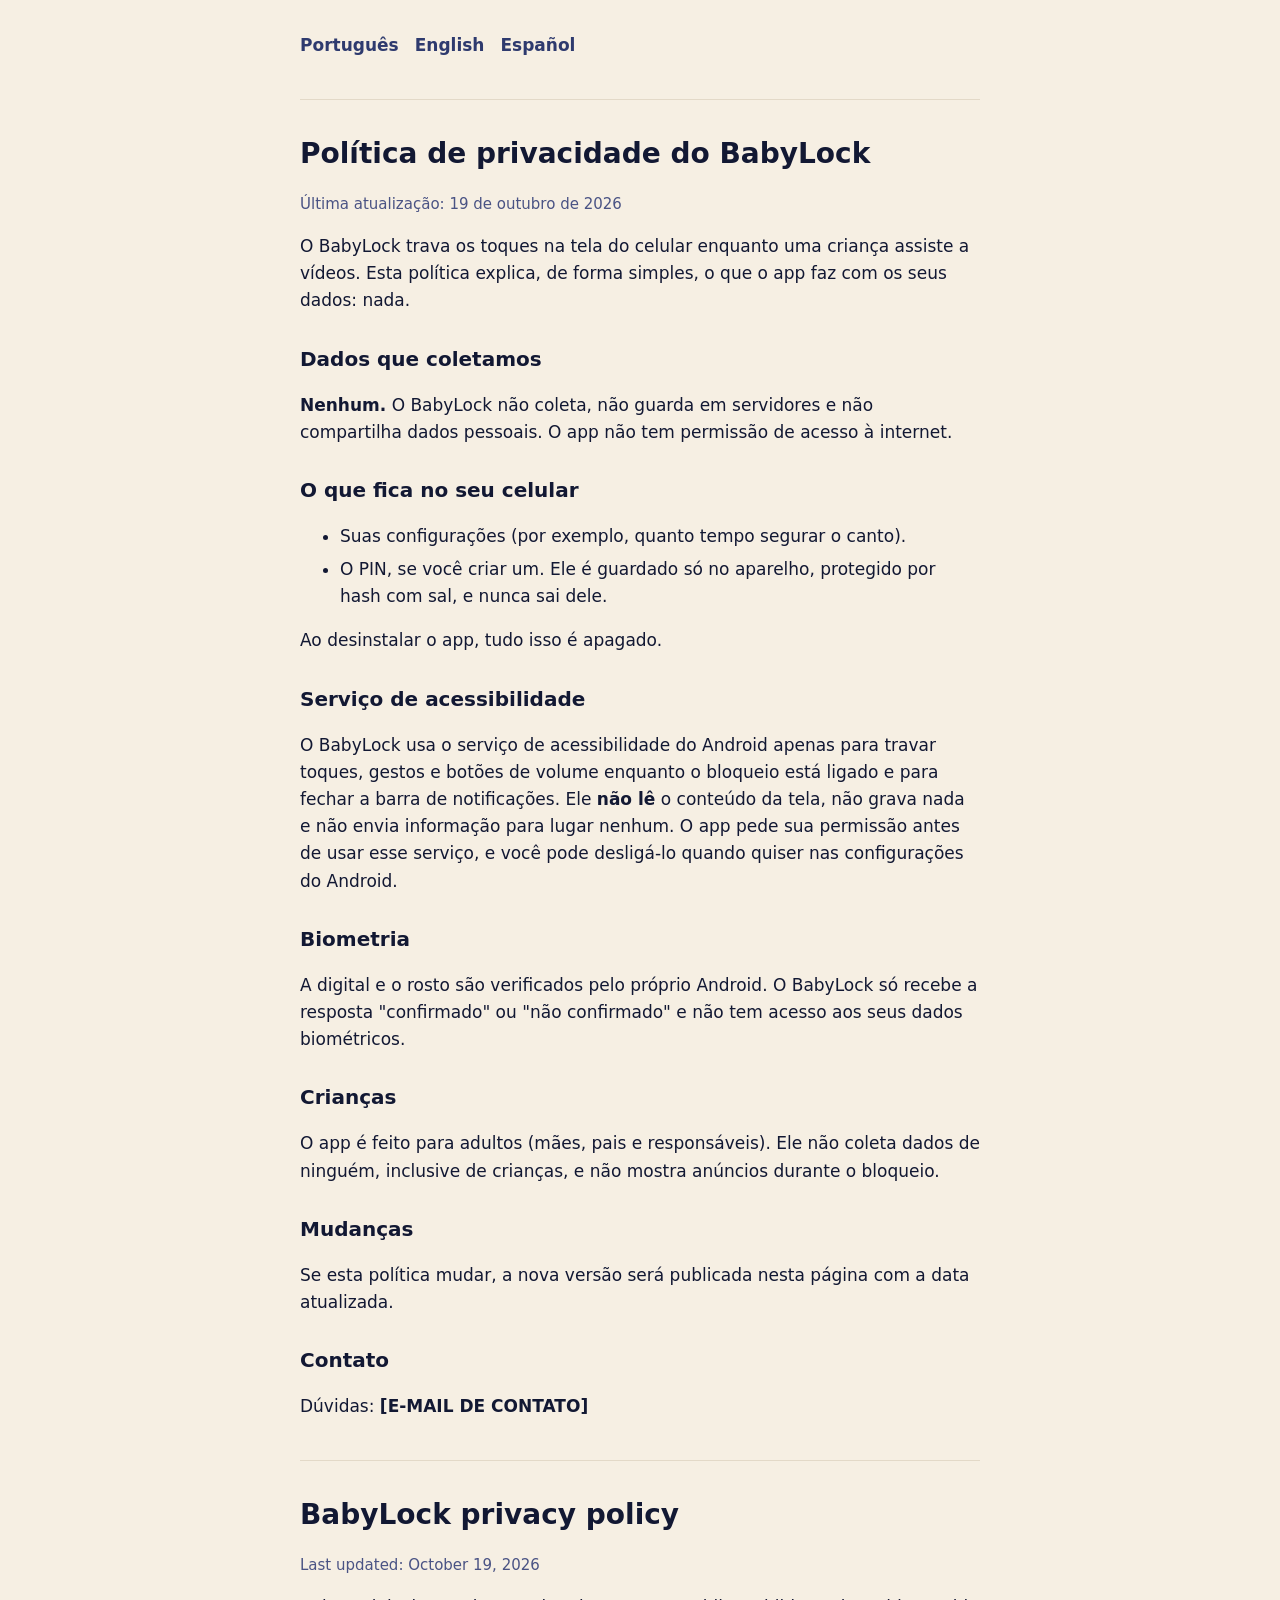
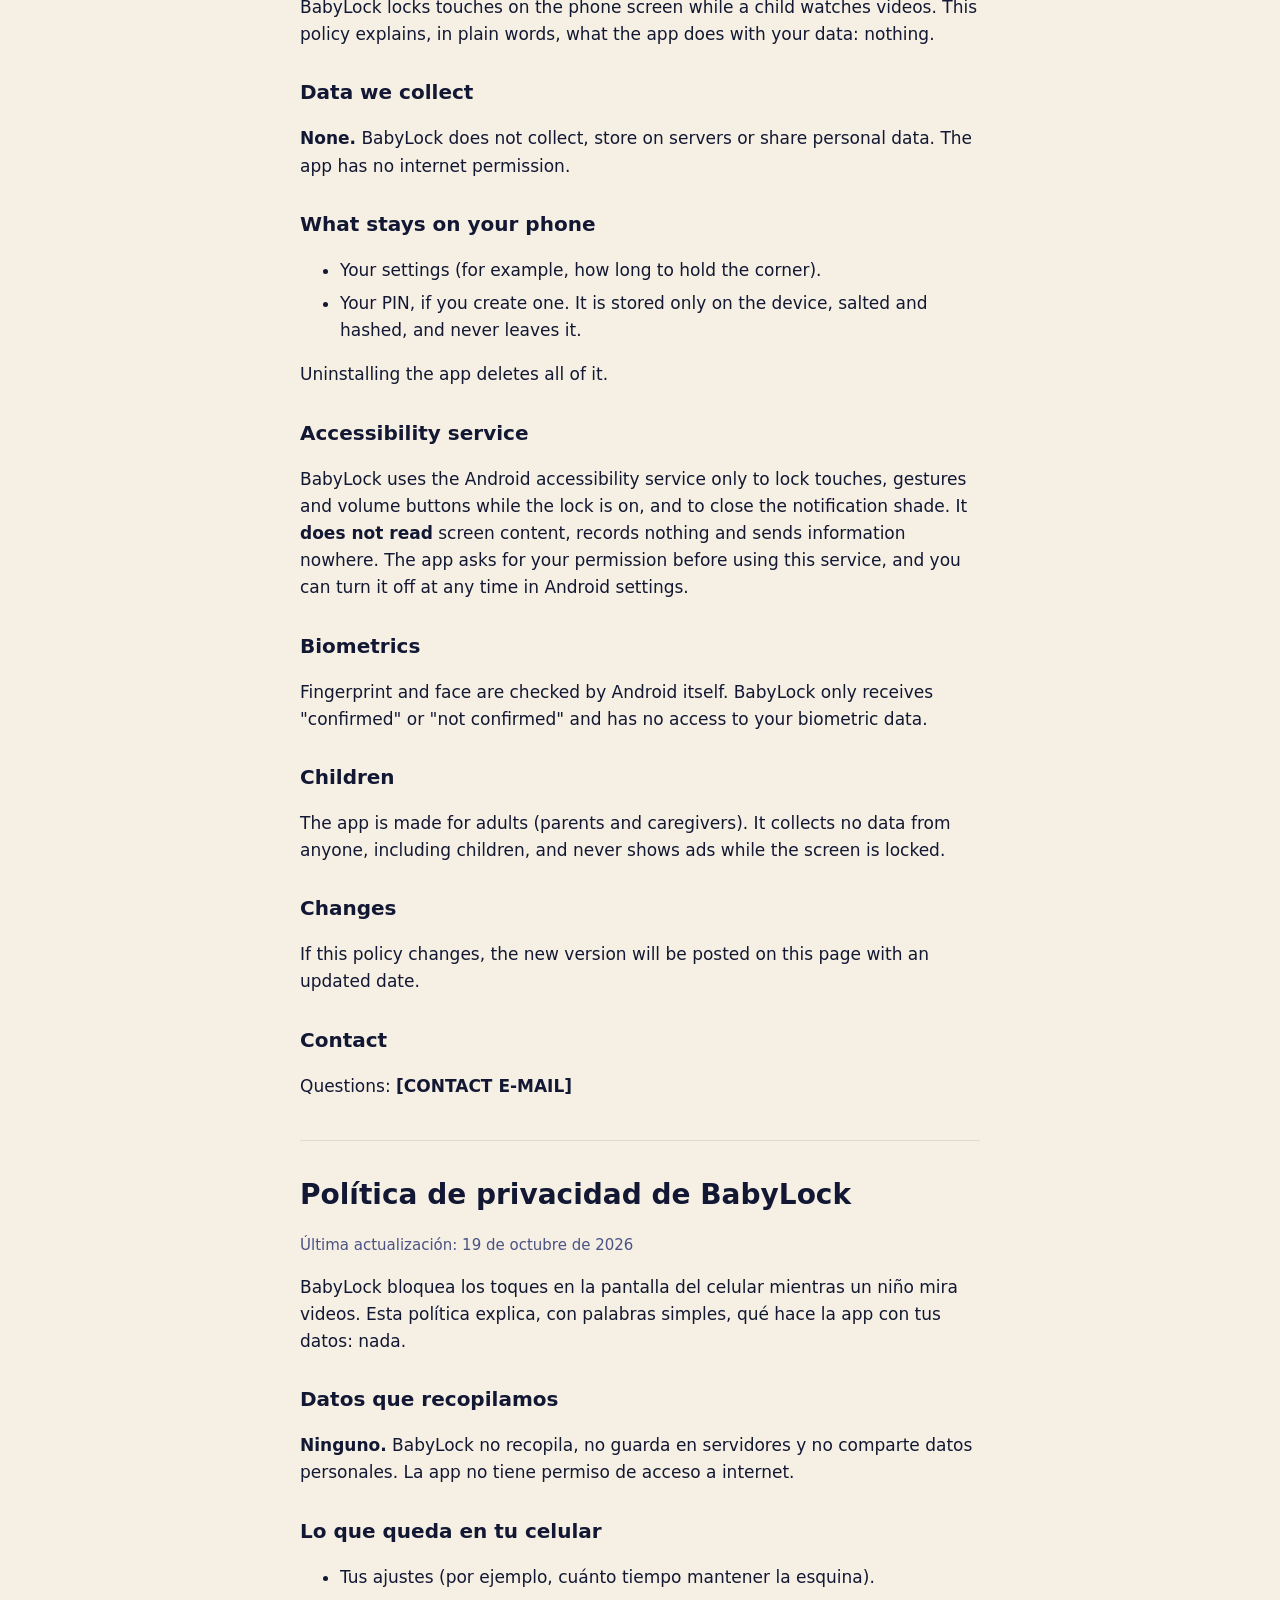
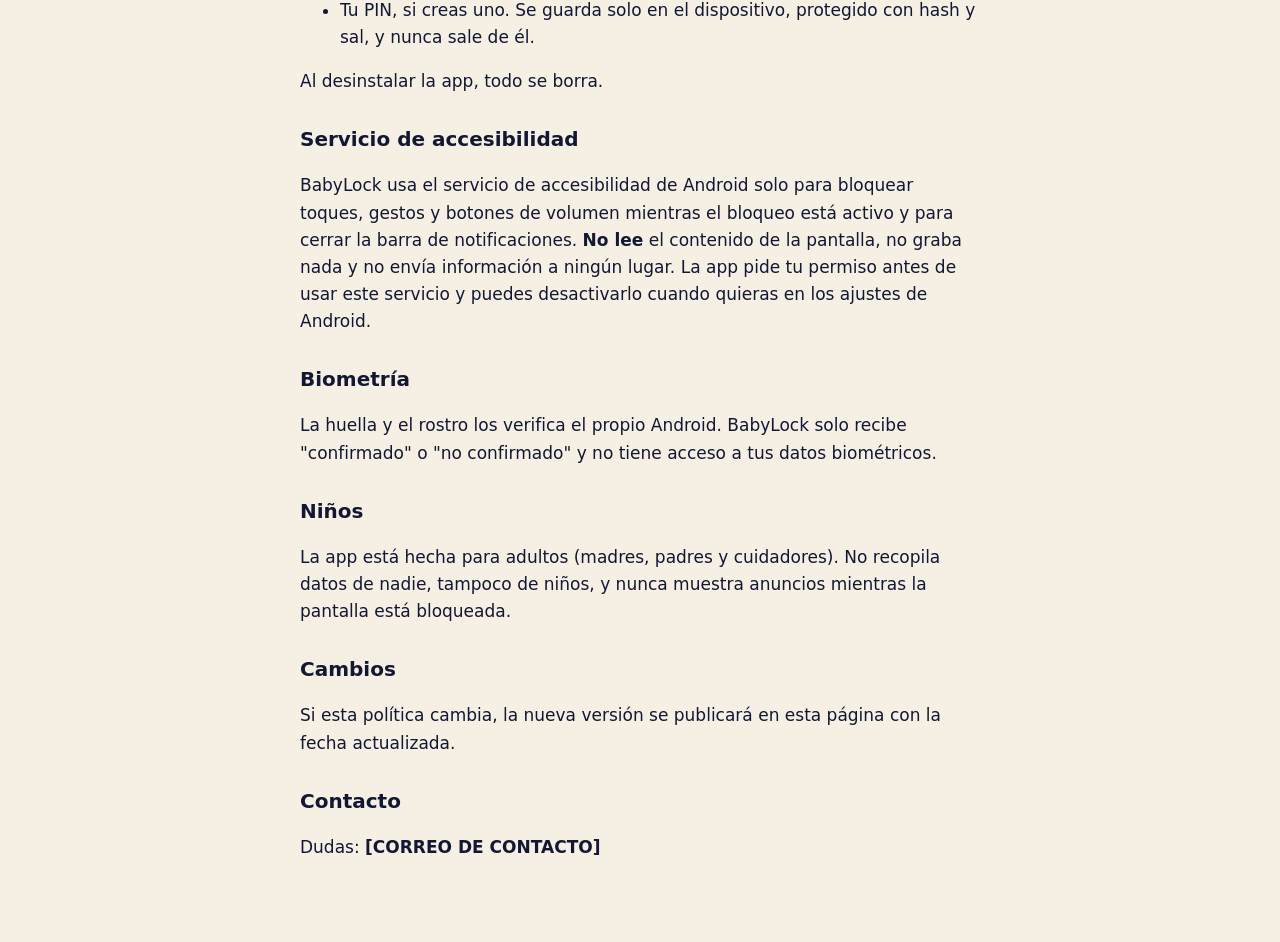
==== docs/privacidade/index.html @ a496141c "Play Store, idiomas (pt/en/es), textos mais claros e mais testes de ponta a ponta - Todos os textos " ====
<!doctype html>
<html lang="pt-BR">
<head>
<meta charset="utf-8">
<meta name="viewport" content="width=device-width, initial-scale=1">
<title>BabyLock – Política de privacidade</title>
<style>
  :root { --bg:#F6EFE3; --ink:#121833; --muted:#4A5384; --accent:#2E3A6E; --line:#E3D9C8; }
  @media (prefers-color-scheme: dark) { :root { --bg:#121833; --ink:#F6EFE3; --muted:#C3C6DA; --accent:#9C8CD9; --line:#2E3A6E; } }
  body { margin:0; background:var(--bg); color:var(--ink); font:17px/1.6 system-ui, -apple-system, "Segoe UI", Roboto, sans-serif; }
  main { max-width:680px; margin:0 auto; padding:32px 16px 64px; }
  nav a { color:var(--accent); margin-right:16px; font-weight:600; text-decoration:none; }
  h1 { font-size:28px; margin:24px 0 4px; }
  h2 { font-size:20px; margin-top:28px; }
  section { border-top:1px solid var(--line); margin-top:40px; padding-top:8px; }
  .muted { color:var(--muted); font-size:15px; }
  li { margin:6px 0; }
</style>
</head>
<body>
<main>
<nav><a href="#pt">Português</a><a href="#en">English</a><a href="#es">Español</a></nav>

<section id="pt" lang="pt-BR">
  <h1>Política de privacidade do BabyLock</h1>
  <p class="muted">Última atualização: 19 de outubro de 2026</p>
  <p>O BabyLock trava os toques na tela do celular enquanto uma criança assiste a vídeos. Esta política explica, de forma simples, o que o app faz com os seus dados: nada.</p>
  <h2>Dados que coletamos</h2>
  <p><strong>Nenhum.</strong> O BabyLock não coleta, não guarda em servidores e não compartilha dados pessoais. O app não tem permissão de acesso à internet.</p>
  <h2>O que fica no seu celular</h2>
  <ul>
    <li>Suas configurações (por exemplo, quanto tempo segurar o canto).</li>
    <li>O PIN, se você criar um. Ele é guardado só no aparelho, protegido por hash com sal, e nunca sai dele.</li>
  </ul>
  <p>Ao desinstalar o app, tudo isso é apagado.</p>
  <h2>Serviço de acessibilidade</h2>
  <p>O BabyLock usa o serviço de acessibilidade do Android apenas para travar toques, gestos e botões de volume enquanto o bloqueio está ligado e para fechar a barra de notificações. Ele <strong>não lê</strong> o conteúdo da tela, não grava nada e não envia informação para lugar nenhum. O app pede sua permissão antes de usar esse serviço, e você pode desligá-lo quando quiser nas configurações do Android.</p>
  <h2>Biometria</h2>
  <p>A digital e o rosto são verificados pelo próprio Android. O BabyLock só recebe a resposta "confirmado" ou "não confirmado" e não tem acesso aos seus dados biométricos.</p>
  <h2>Crianças</h2>
  <p>O app é feito para adultos (mães, pais e responsáveis). Ele não coleta dados de ninguém, inclusive de crianças, e não mostra anúncios durante o bloqueio.</p>
  <h2>Mudanças</h2>
  <p>Se esta política mudar, a nova versão será publicada nesta página com a data atualizada.</p>
  <h2>Contato</h2>
  <p>Dúvidas: <strong>[E-MAIL DE CONTATO]</strong></p>
</section>

<section id="en" lang="en">
  <h1>BabyLock privacy policy</h1>
  <p class="muted">Last updated: October 19, 2026</p>
  <p>BabyLock locks touches on the phone screen while a child watches videos. This policy explains, in plain words, what the app does with your data: nothing.</p>
  <h2>Data we collect</h2>
  <p><strong>None.</strong> BabyLock does not collect, store on servers or share personal data. The app has no internet permission.</p>
  <h2>What stays on your phone</h2>
  <ul>
    <li>Your settings (for example, how long to hold the corner).</li>
    <li>Your PIN, if you create one. It is stored only on the device, salted and hashed, and never leaves it.</li>
  </ul>
  <p>Uninstalling the app deletes all of it.</p>
  <h2>Accessibility service</h2>
  <p>BabyLock uses the Android accessibility service only to lock touches, gestures and volume buttons while the lock is on, and to close the notification shade. It <strong>does not read</strong> screen content, records nothing and sends information nowhere. The app asks for your permission before using this service, and you can turn it off at any time in Android settings.</p>
  <h2>Biometrics</h2>
  <p>Fingerprint and face are checked by Android itself. BabyLock only receives "confirmed" or "not confirmed" and has no access to your biometric data.</p>
  <h2>Children</h2>
  <p>The app is made for adults (parents and caregivers). It collects no data from anyone, including children, and never shows ads while the screen is locked.</p>
  <h2>Changes</h2>
  <p>If this policy changes, the new version will be posted on this page with an updated date.</p>
  <h2>Contact</h2>
  <p>Questions: <strong>[CONTACT E-MAIL]</strong></p>
</section>

<section id="es" lang="es">
  <h1>Política de privacidad de BabyLock</h1>
  <p class="muted">Última actualización: 19 de octubre de 2026</p>
  <p>BabyLock bloquea los toques en la pantalla del celular mientras un niño mira videos. Esta política explica, con palabras simples, qué hace la app con tus datos: nada.</p>
  <h2>Datos que recopilamos</h2>
  <p><strong>Ninguno.</strong> BabyLock no recopila, no guarda en servidores y no comparte datos personales. La app no tiene permiso de acceso a internet.</p>
  <h2>Lo que queda en tu celular</h2>
  <ul>
    <li>Tus ajustes (por ejemplo, cuánto tiempo mantener la esquina).</li>
    <li>Tu PIN, si creas uno. Se guarda solo en el dispositivo, protegido con hash y sal, y nunca sale de él.</li>
  </ul>
  <p>Al desinstalar la app, todo se borra.</p>
  <h2>Servicio de accesibilidad</h2>
  <p>BabyLock usa el servicio de accesibilidad de Android solo para bloquear toques, gestos y botones de volumen mientras el bloqueo está activo y para cerrar la barra de notificaciones. <strong>No lee</strong> el contenido de la pantalla, no graba nada y no envía información a ningún lugar. La app pide tu permiso antes de usar este servicio y puedes desactivarlo cuando quieras en los ajustes de Android.</p>
  <h2>Biometría</h2>
  <p>La huella y el rostro los verifica el propio Android. BabyLock solo recibe "confirmado" o "no confirmado" y no tiene acceso a tus datos biométricos.</p>
  <h2>Niños</h2>
  <p>La app está hecha para adultos (madres, padres y cuidadores). No recopila datos de nadie, tampoco de niños, y nunca muestra anuncios mientras la pantalla está bloqueada.</p>
  <h2>Cambios</h2>
  <p>Si esta política cambia, la nueva versión se publicará en esta página con la fecha actualizada.</p>
  <h2>Contacto</h2>
  <p>Dudas: <strong>[CORREO DE CONTACTO]</strong></p>
</section>
</main>
</body>
</html>
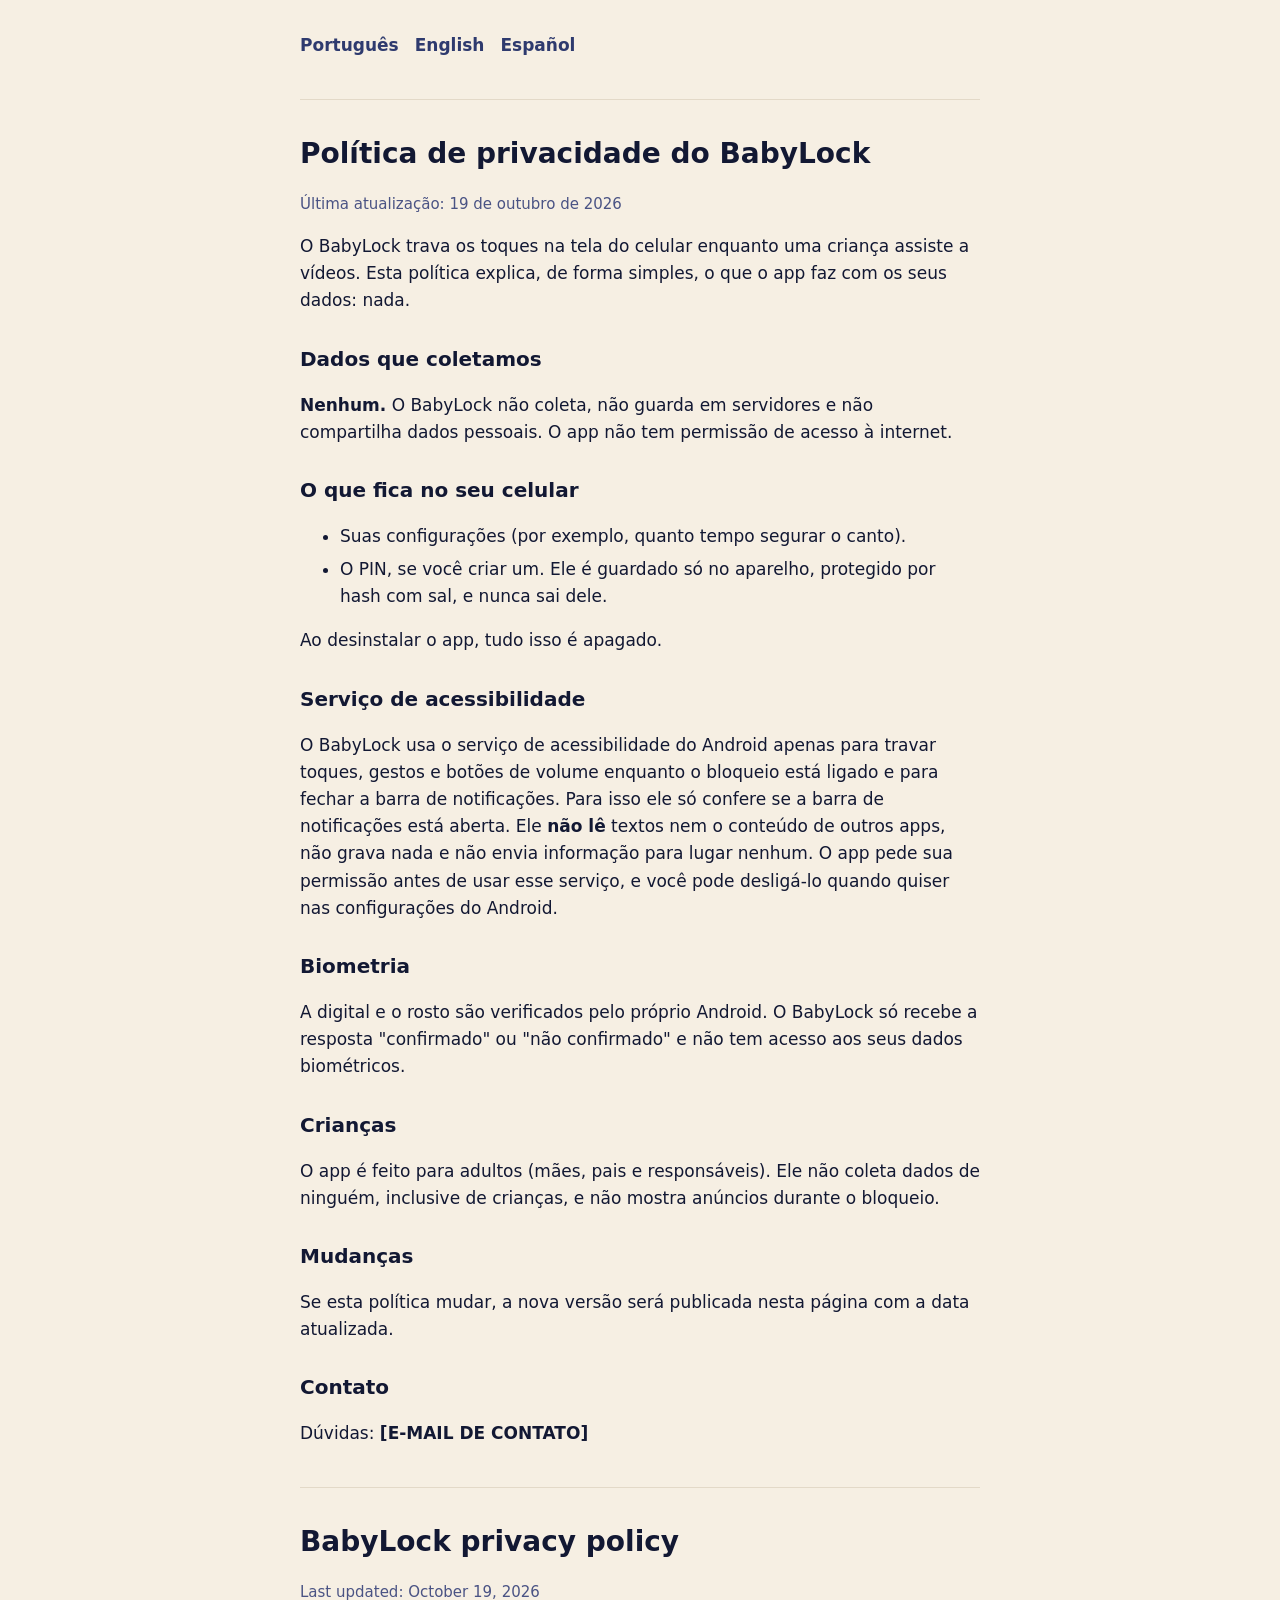
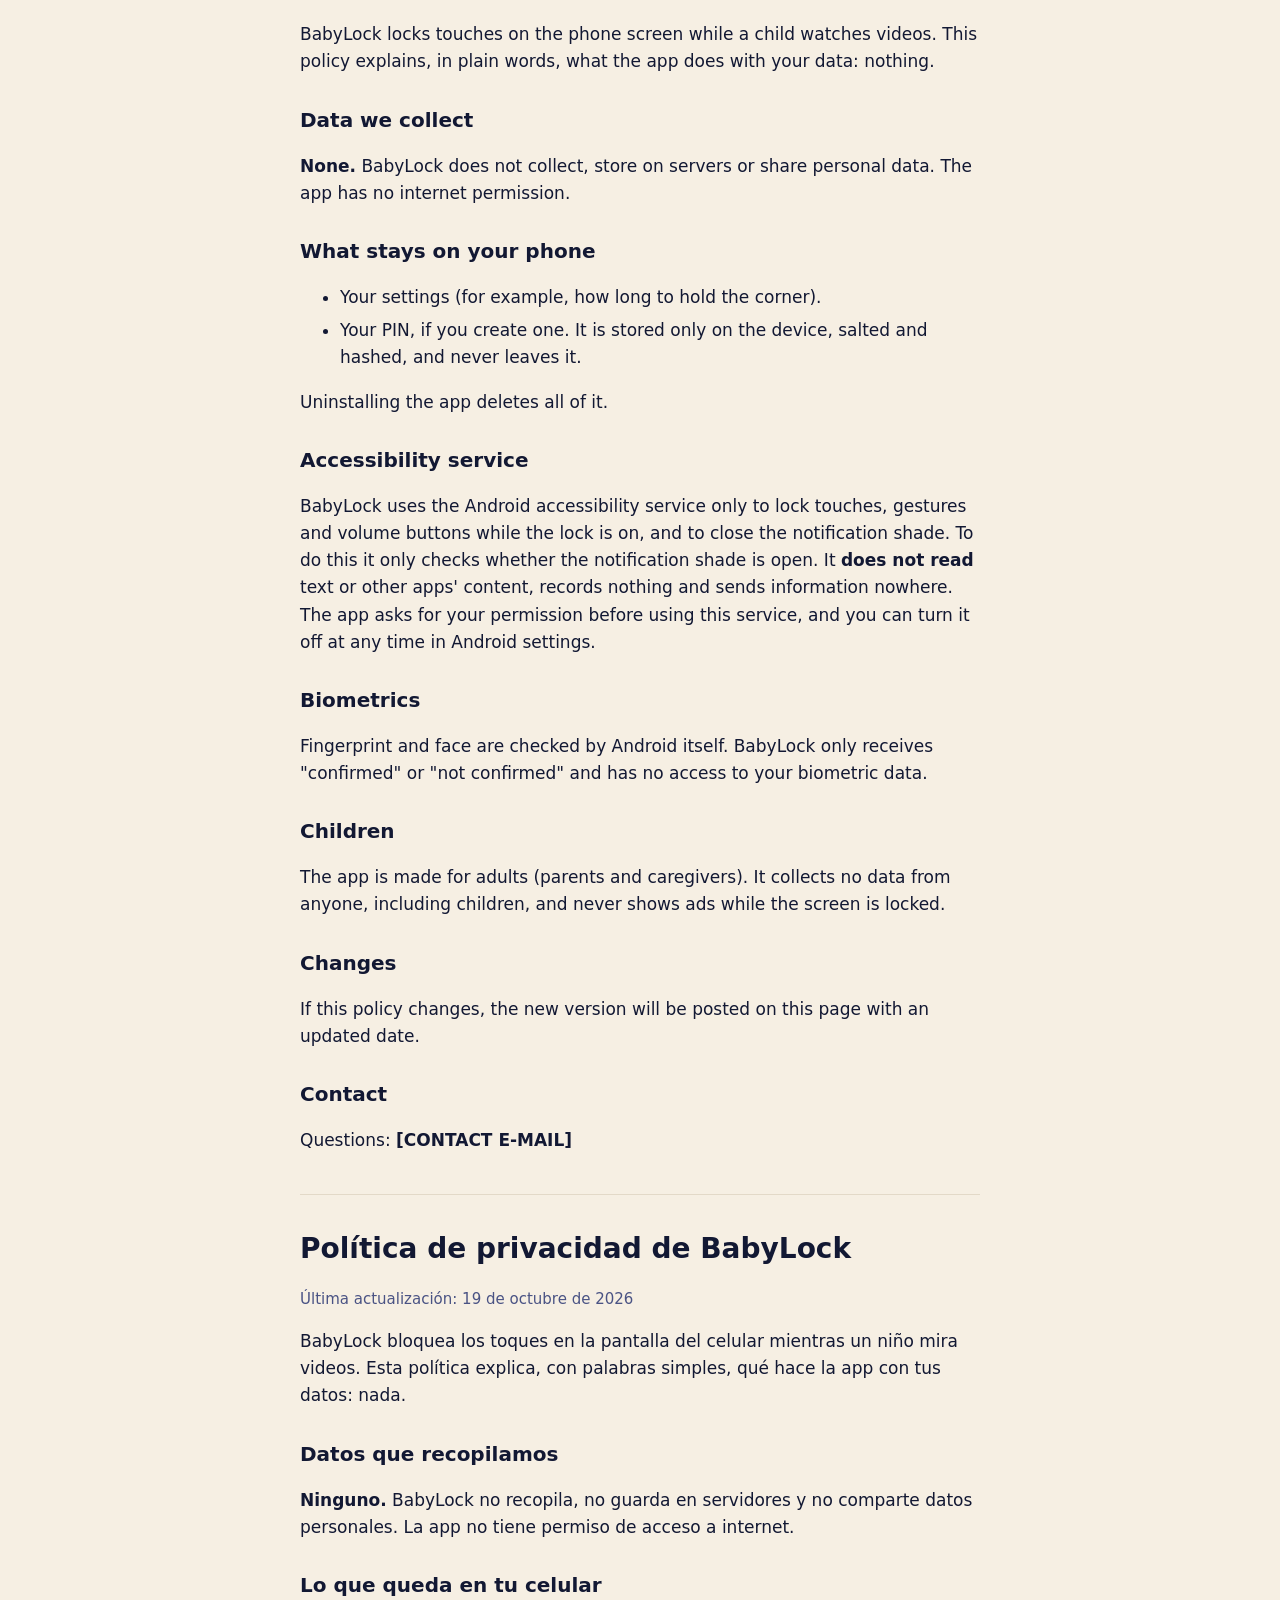
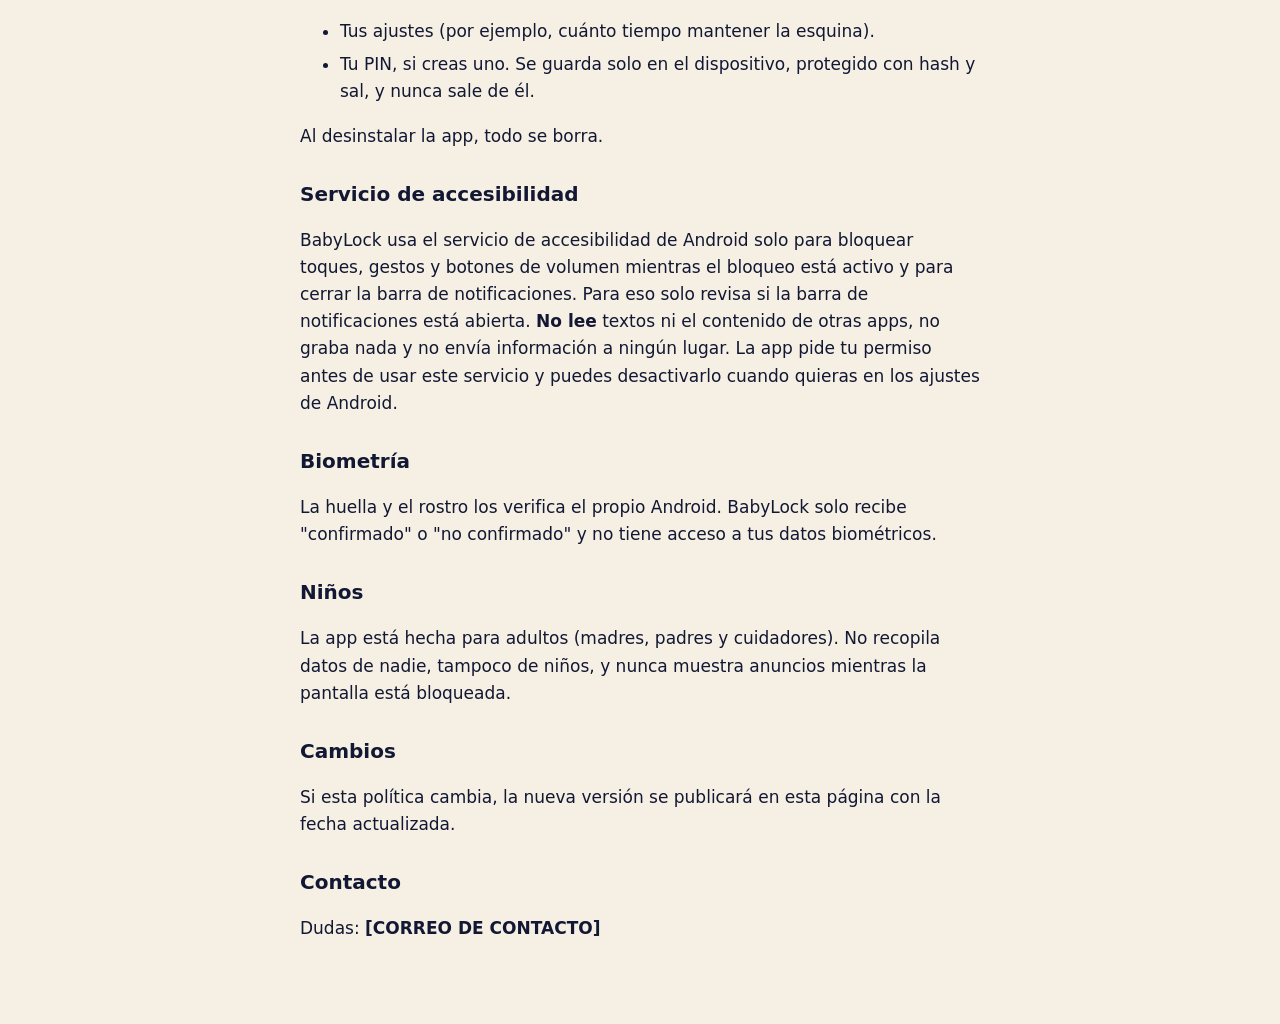
==== commit 74601419: "Junta a main (#3 e #5) e traduz os textos novos do #5 O cadeado do canto, a ajuda da barra de notifi" ====
--- a/docs/privacidade/index.html
+++ b/docs/privacidade/index.html
@@ -34,7 +34,7 @@
   </ul>
   <p>Ao desinstalar o app, tudo isso é apagado.</p>
   <h2>Serviço de acessibilidade</h2>
-  <p>O BabyLock usa o serviço de acessibilidade do Android apenas para travar toques, gestos e botões de volume enquanto o bloqueio está ligado e para fechar a barra de notificações. Ele <strong>não lê</strong> o conteúdo da tela, não grava nada e não envia informação para lugar nenhum. O app pede sua permissão antes de usar esse serviço, e você pode desligá-lo quando quiser nas configurações do Android.</p>
+  <p>O BabyLock usa o serviço de acessibilidade do Android apenas para travar toques, gestos e botões de volume enquanto o bloqueio está ligado e para fechar a barra de notificações. Para isso ele só confere se a barra de notificações está aberta. Ele <strong>não lê</strong> textos nem o conteúdo de outros apps, não grava nada e não envia informação para lugar nenhum. O app pede sua permissão antes de usar esse serviço, e você pode desligá-lo quando quiser nas configurações do Android.</p>
   <h2>Biometria</h2>
   <p>A digital e o rosto são verificados pelo próprio Android. O BabyLock só recebe a resposta "confirmado" ou "não confirmado" e não tem acesso aos seus dados biométricos.</p>
   <h2>Crianças</h2>
@@ -58,7 +58,7 @@
   </ul>
   <p>Uninstalling the app deletes all of it.</p>
   <h2>Accessibility service</h2>
-  <p>BabyLock uses the Android accessibility service only to lock touches, gestures and volume buttons while the lock is on, and to close the notification shade. It <strong>does not read</strong> screen content, records nothing and sends information nowhere. The app asks for your permission before using this service, and you can turn it off at any time in Android settings.</p>
+  <p>BabyLock uses the Android accessibility service only to lock touches, gestures and volume buttons while the lock is on, and to close the notification shade. To do this it only checks whether the notification shade is open. It <strong>does not read</strong> text or other apps' content, records nothing and sends information nowhere. The app asks for your permission before using this service, and you can turn it off at any time in Android settings.</p>
   <h2>Biometrics</h2>
   <p>Fingerprint and face are checked by Android itself. BabyLock only receives "confirmed" or "not confirmed" and has no access to your biometric data.</p>
   <h2>Children</h2>
@@ -82,7 +82,7 @@
   </ul>
   <p>Al desinstalar la app, todo se borra.</p>
   <h2>Servicio de accesibilidad</h2>
-  <p>BabyLock usa el servicio de accesibilidad de Android solo para bloquear toques, gestos y botones de volumen mientras el bloqueo está activo y para cerrar la barra de notificaciones. <strong>No lee</strong> el contenido de la pantalla, no graba nada y no envía información a ningún lugar. La app pide tu permiso antes de usar este servicio y puedes desactivarlo cuando quieras en los ajustes de Android.</p>
+  <p>BabyLock usa el servicio de accesibilidad de Android solo para bloquear toques, gestos y botones de volumen mientras el bloqueo está activo y para cerrar la barra de notificaciones. Para eso solo revisa si la barra de notificaciones está abierta. <strong>No lee</strong> textos ni el contenido de otras apps, no graba nada y no envía información a ningún lugar. La app pide tu permiso antes de usar este servicio y puedes desactivarlo cuando quieras en los ajustes de Android.</p>
   <h2>Biometría</h2>
   <p>La huella y el rostro los verifica el propio Android. BabyLock solo recibe "confirmado" o "no confirmado" y no tiene acceso a tus datos biométricos.</p>
   <h2>Niños</h2>
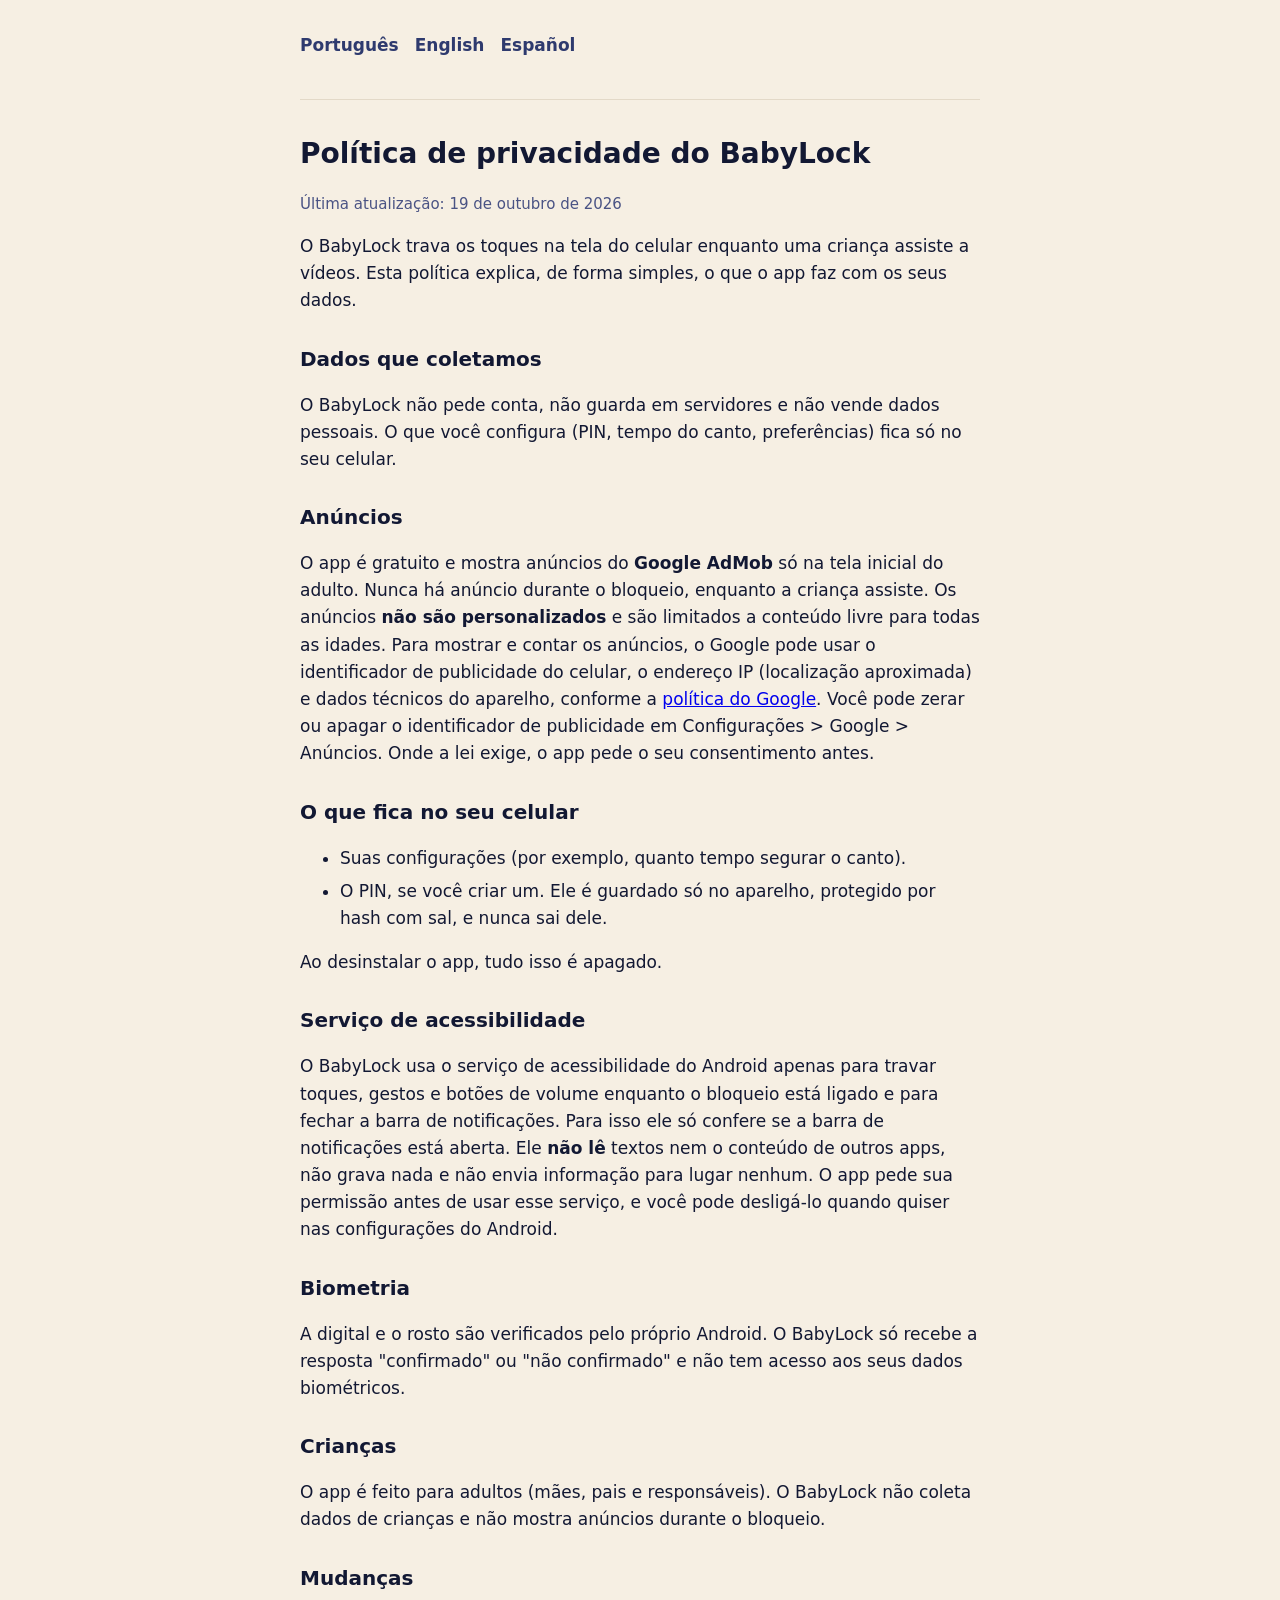
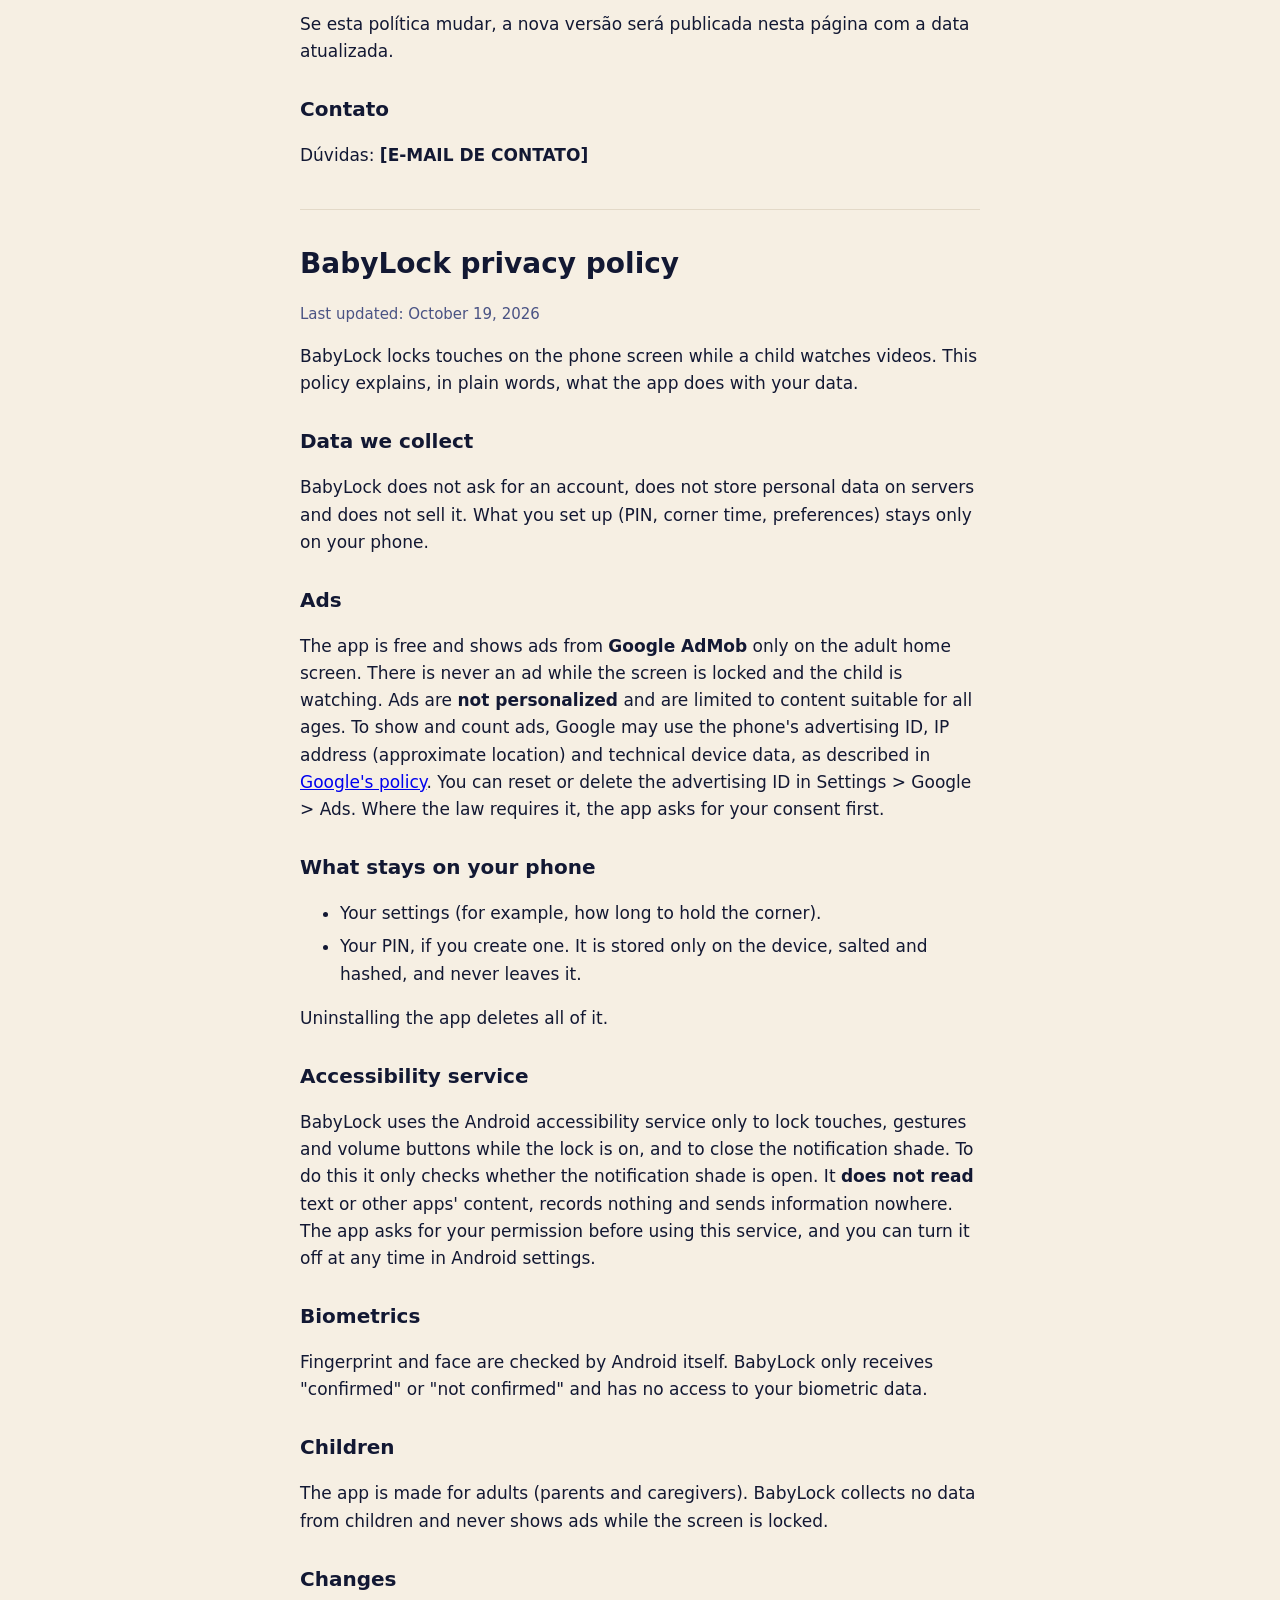
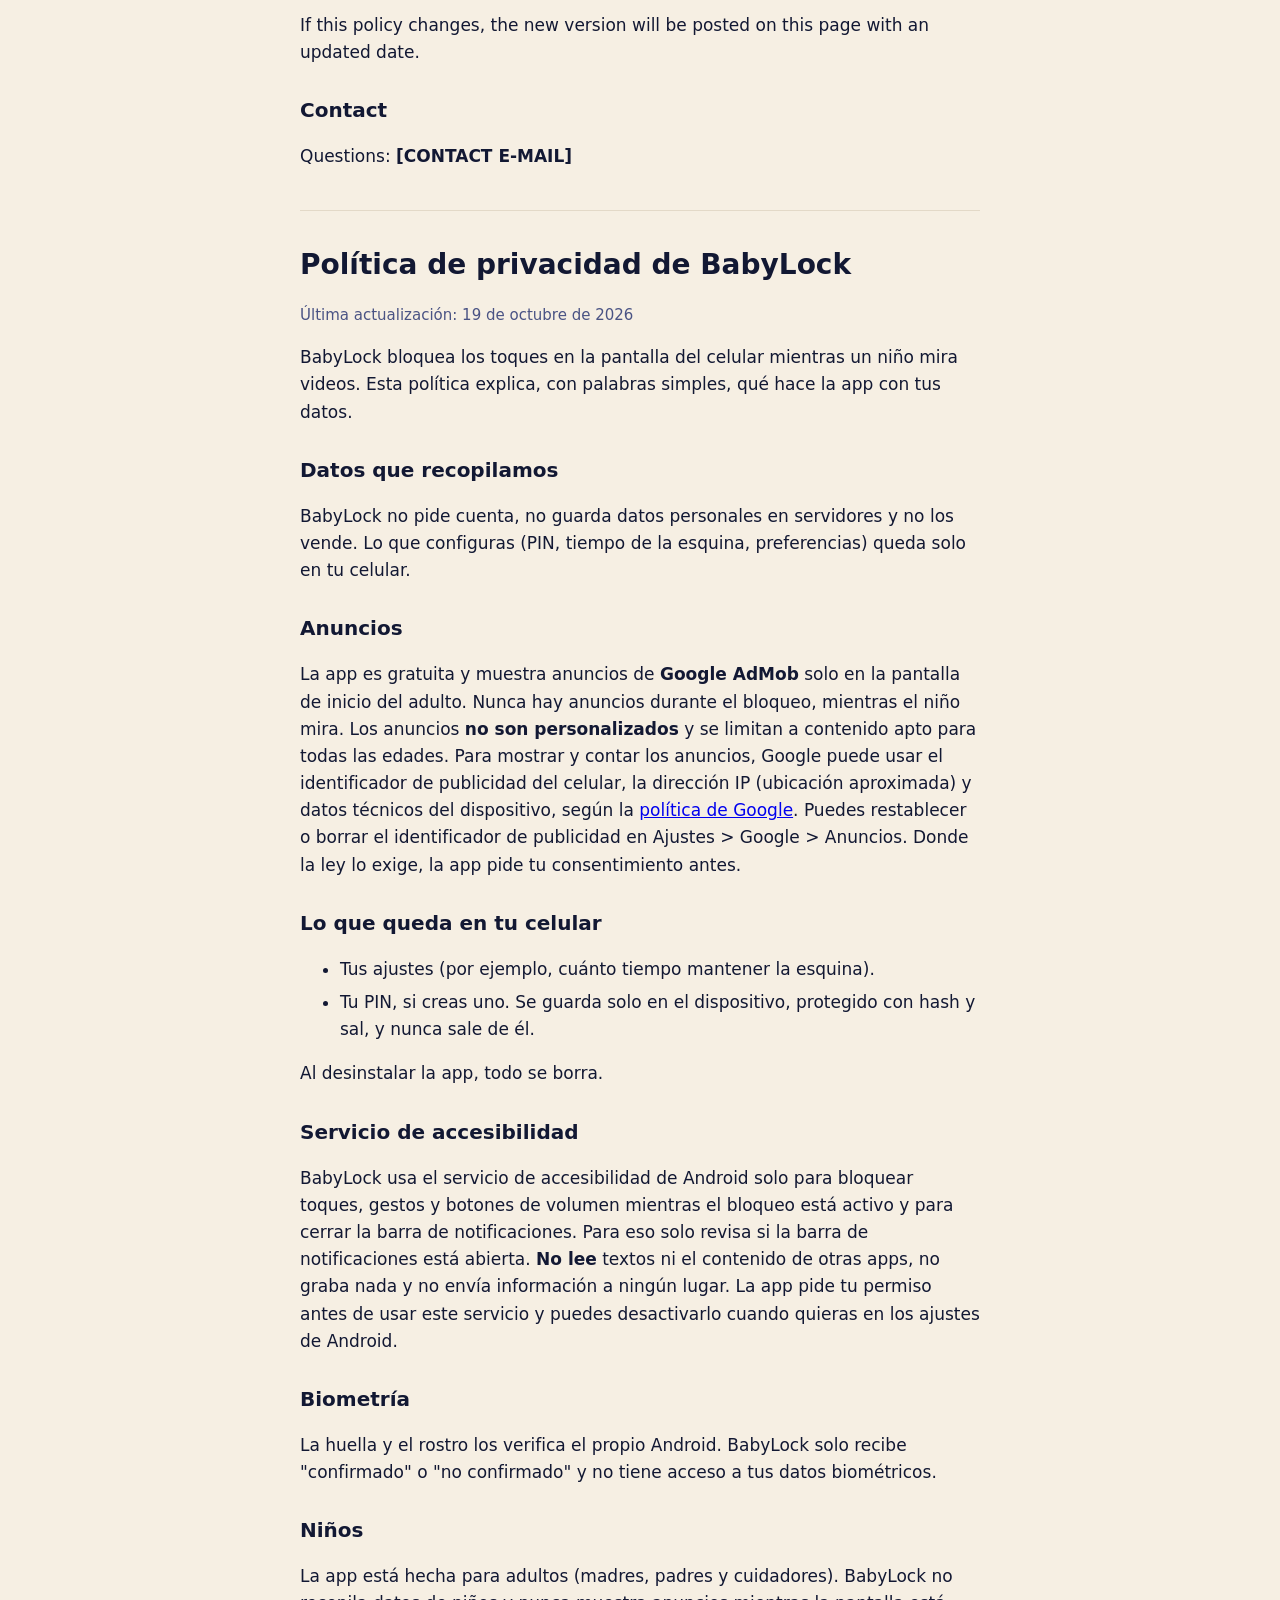
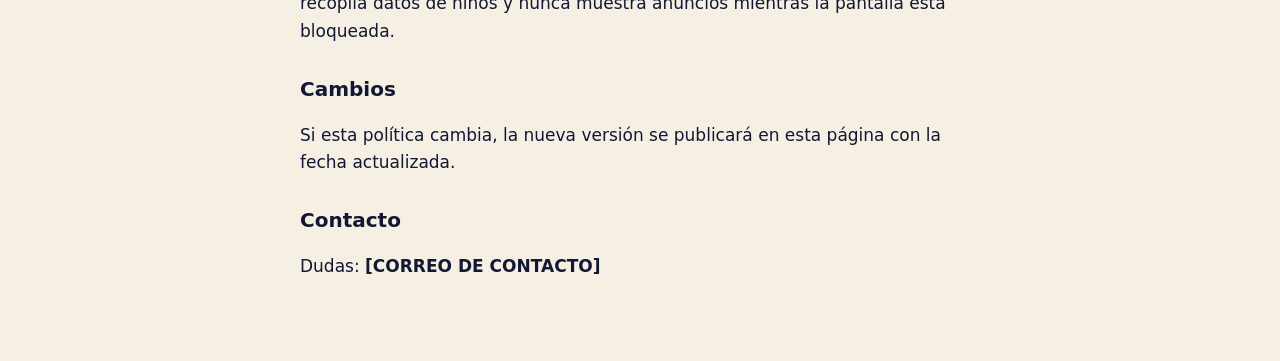
==== commit 12178e72: "Anúncios do AdMob só na tela do adulto, não personalizados - Banner adaptável no rodapé da tela inic" ====
--- a/docs/privacidade/index.html
+++ b/docs/privacidade/index.html
@@ -24,9 +24,11 @@
 <section id="pt" lang="pt-BR">
   <h1>Política de privacidade do BabyLock</h1>
   <p class="muted">Última atualização: 19 de outubro de 2026</p>
-  <p>O BabyLock trava os toques na tela do celular enquanto uma criança assiste a vídeos. Esta política explica, de forma simples, o que o app faz com os seus dados: nada.</p>
+  <p>O BabyLock trava os toques na tela do celular enquanto uma criança assiste a vídeos. Esta política explica, de forma simples, o que o app faz com os seus dados.</p>
   <h2>Dados que coletamos</h2>
-  <p><strong>Nenhum.</strong> O BabyLock não coleta, não guarda em servidores e não compartilha dados pessoais. O app não tem permissão de acesso à internet.</p>
+  <p>O BabyLock não pede conta, não guarda em servidores e não vende dados pessoais. O que você configura (PIN, tempo do canto, preferências) fica só no seu celular.</p>
+  <h2>Anúncios</h2>
+  <p>O app é gratuito e mostra anúncios do <strong>Google AdMob</strong> só na tela inicial do adulto. Nunca há anúncio durante o bloqueio, enquanto a criança assiste. Os anúncios <strong>não são personalizados</strong> e são limitados a conteúdo livre para todas as idades. Para mostrar e contar os anúncios, o Google pode usar o identificador de publicidade do celular, o endereço IP (localização aproximada) e dados técnicos do aparelho, conforme a <a href="https://policies.google.com/technologies/partner-sites?hl=pt-BR">política do Google</a>. Você pode zerar ou apagar o identificador de publicidade em Configurações &gt; Google &gt; Anúncios. Onde a lei exige, o app pede o seu consentimento antes.</p>
   <h2>O que fica no seu celular</h2>
   <ul>
     <li>Suas configurações (por exemplo, quanto tempo segurar o canto).</li>
@@ -38,7 +40,7 @@
   <h2>Biometria</h2>
   <p>A digital e o rosto são verificados pelo próprio Android. O BabyLock só recebe a resposta "confirmado" ou "não confirmado" e não tem acesso aos seus dados biométricos.</p>
   <h2>Crianças</h2>
-  <p>O app é feito para adultos (mães, pais e responsáveis). Ele não coleta dados de ninguém, inclusive de crianças, e não mostra anúncios durante o bloqueio.</p>
+  <p>O app é feito para adultos (mães, pais e responsáveis). O BabyLock não coleta dados de crianças e não mostra anúncios durante o bloqueio.</p>
   <h2>Mudanças</h2>
   <p>Se esta política mudar, a nova versão será publicada nesta página com a data atualizada.</p>
   <h2>Contato</h2>
@@ -48,9 +50,11 @@
 <section id="en" lang="en">
   <h1>BabyLock privacy policy</h1>
   <p class="muted">Last updated: October 19, 2026</p>
-  <p>BabyLock locks touches on the phone screen while a child watches videos. This policy explains, in plain words, what the app does with your data: nothing.</p>
+  <p>BabyLock locks touches on the phone screen while a child watches videos. This policy explains, in plain words, what the app does with your data.</p>
   <h2>Data we collect</h2>
-  <p><strong>None.</strong> BabyLock does not collect, store on servers or share personal data. The app has no internet permission.</p>
+  <p>BabyLock does not ask for an account, does not store personal data on servers and does not sell it. What you set up (PIN, corner time, preferences) stays only on your phone.</p>
+  <h2>Ads</h2>
+  <p>The app is free and shows ads from <strong>Google AdMob</strong> only on the adult home screen. There is never an ad while the screen is locked and the child is watching. Ads are <strong>not personalized</strong> and are limited to content suitable for all ages. To show and count ads, Google may use the phone's advertising ID, IP address (approximate location) and technical device data, as described in <a href="https://policies.google.com/technologies/partner-sites">Google's policy</a>. You can reset or delete the advertising ID in Settings &gt; Google &gt; Ads. Where the law requires it, the app asks for your consent first.</p>
   <h2>What stays on your phone</h2>
   <ul>
     <li>Your settings (for example, how long to hold the corner).</li>
@@ -62,7 +66,7 @@
   <h2>Biometrics</h2>
   <p>Fingerprint and face are checked by Android itself. BabyLock only receives "confirmed" or "not confirmed" and has no access to your biometric data.</p>
   <h2>Children</h2>
-  <p>The app is made for adults (parents and caregivers). It collects no data from anyone, including children, and never shows ads while the screen is locked.</p>
+  <p>The app is made for adults (parents and caregivers). BabyLock collects no data from children and never shows ads while the screen is locked.</p>
   <h2>Changes</h2>
   <p>If this policy changes, the new version will be posted on this page with an updated date.</p>
   <h2>Contact</h2>
@@ -72,9 +76,11 @@
 <section id="es" lang="es">
   <h1>Política de privacidad de BabyLock</h1>
   <p class="muted">Última actualización: 19 de octubre de 2026</p>
-  <p>BabyLock bloquea los toques en la pantalla del celular mientras un niño mira videos. Esta política explica, con palabras simples, qué hace la app con tus datos: nada.</p>
+  <p>BabyLock bloquea los toques en la pantalla del celular mientras un niño mira videos. Esta política explica, con palabras simples, qué hace la app con tus datos.</p>
   <h2>Datos que recopilamos</h2>
-  <p><strong>Ninguno.</strong> BabyLock no recopila, no guarda en servidores y no comparte datos personales. La app no tiene permiso de acceso a internet.</p>
+  <p>BabyLock no pide cuenta, no guarda datos personales en servidores y no los vende. Lo que configuras (PIN, tiempo de la esquina, preferencias) queda solo en tu celular.</p>
+  <h2>Anuncios</h2>
+  <p>La app es gratuita y muestra anuncios de <strong>Google AdMob</strong> solo en la pantalla de inicio del adulto. Nunca hay anuncios durante el bloqueo, mientras el niño mira. Los anuncios <strong>no son personalizados</strong> y se limitan a contenido apto para todas las edades. Para mostrar y contar los anuncios, Google puede usar el identificador de publicidad del celular, la dirección IP (ubicación aproximada) y datos técnicos del dispositivo, según la <a href="https://policies.google.com/technologies/partner-sites?hl=es">política de Google</a>. Puedes restablecer o borrar el identificador de publicidad en Ajustes &gt; Google &gt; Anuncios. Donde la ley lo exige, la app pide tu consentimiento antes.</p>
   <h2>Lo que queda en tu celular</h2>
   <ul>
     <li>Tus ajustes (por ejemplo, cuánto tiempo mantener la esquina).</li>
@@ -86,7 +92,7 @@
   <h2>Biometría</h2>
   <p>La huella y el rostro los verifica el propio Android. BabyLock solo recibe "confirmado" o "no confirmado" y no tiene acceso a tus datos biométricos.</p>
   <h2>Niños</h2>
-  <p>La app está hecha para adultos (madres, padres y cuidadores). No recopila datos de nadie, tampoco de niños, y nunca muestra anuncios mientras la pantalla está bloqueada.</p>
+  <p>La app está hecha para adultos (madres, padres y cuidadores). BabyLock no recopila datos de niños y nunca muestra anuncios mientras la pantalla está bloqueada.</p>
   <h2>Cambios</h2>
   <p>Si esta política cambia, la nueva versión se publicará en esta página con la fecha actualizada.</p>
   <h2>Contacto</h2>
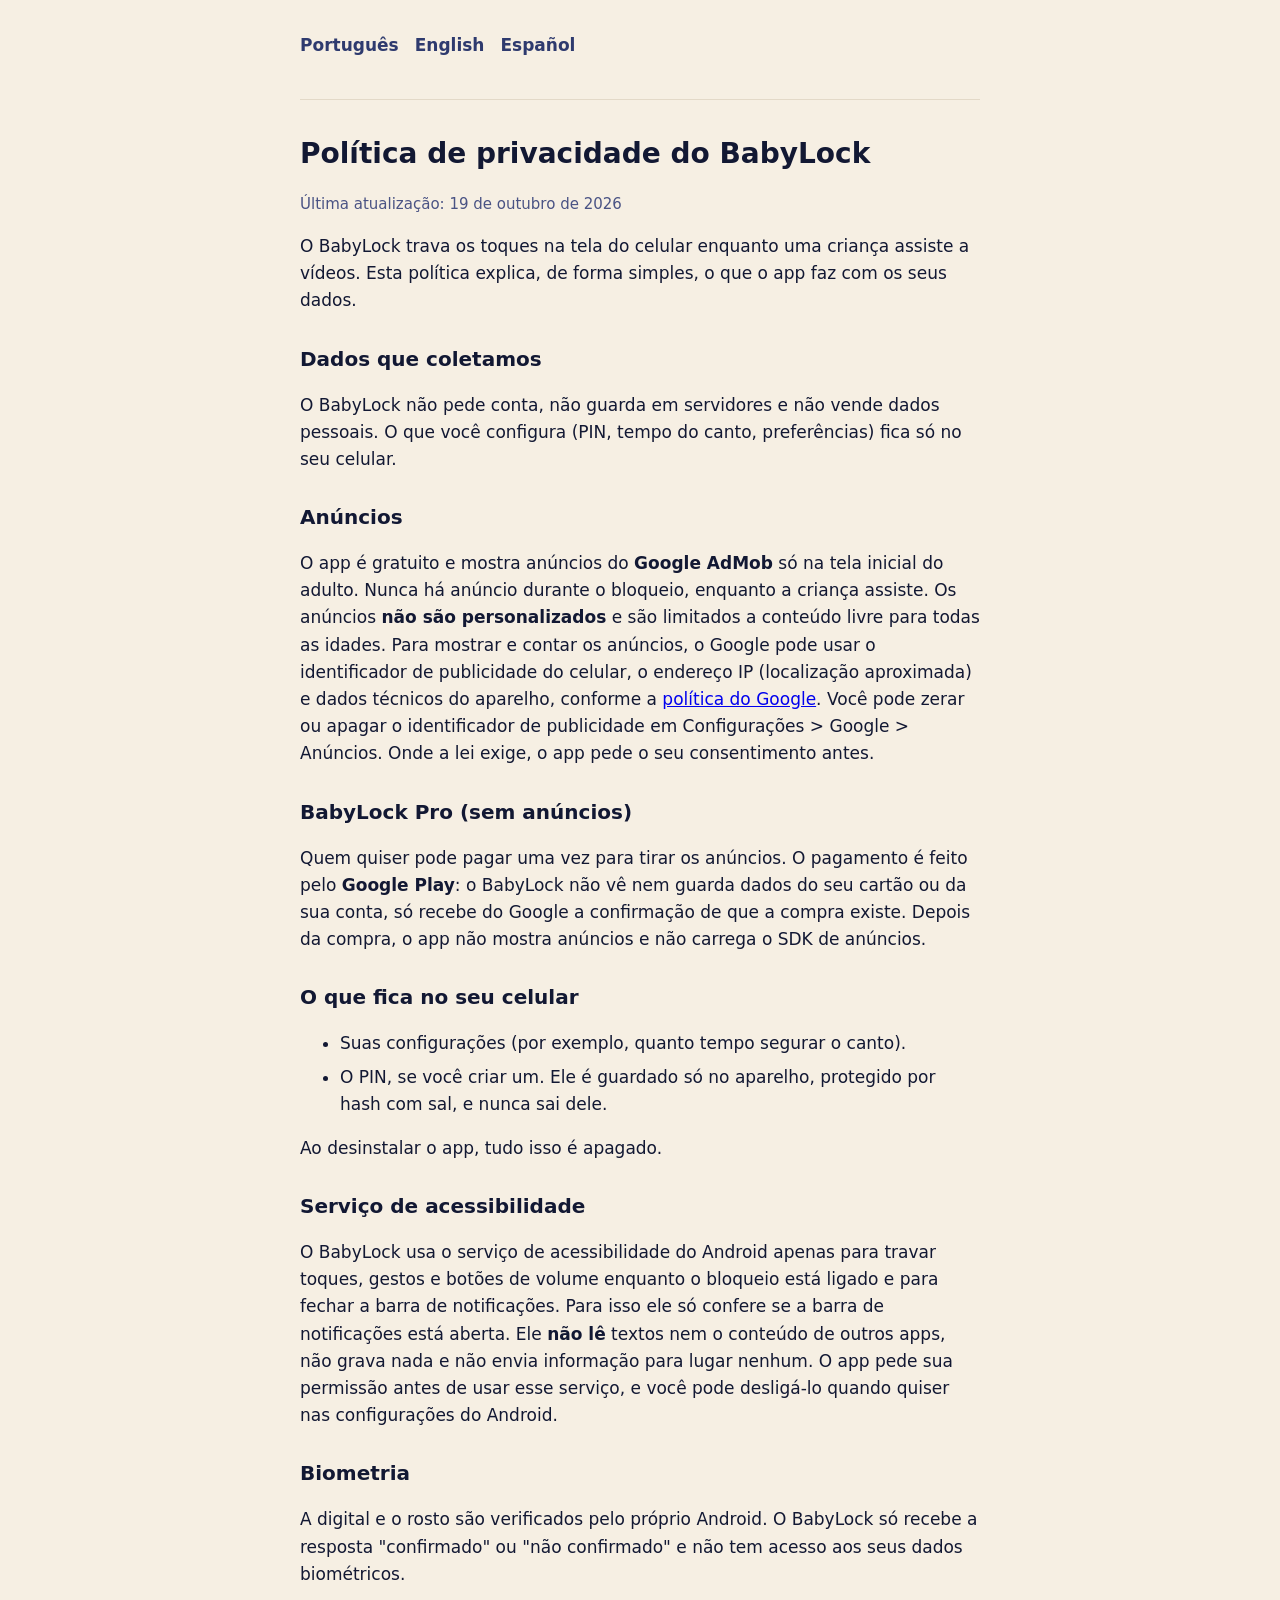
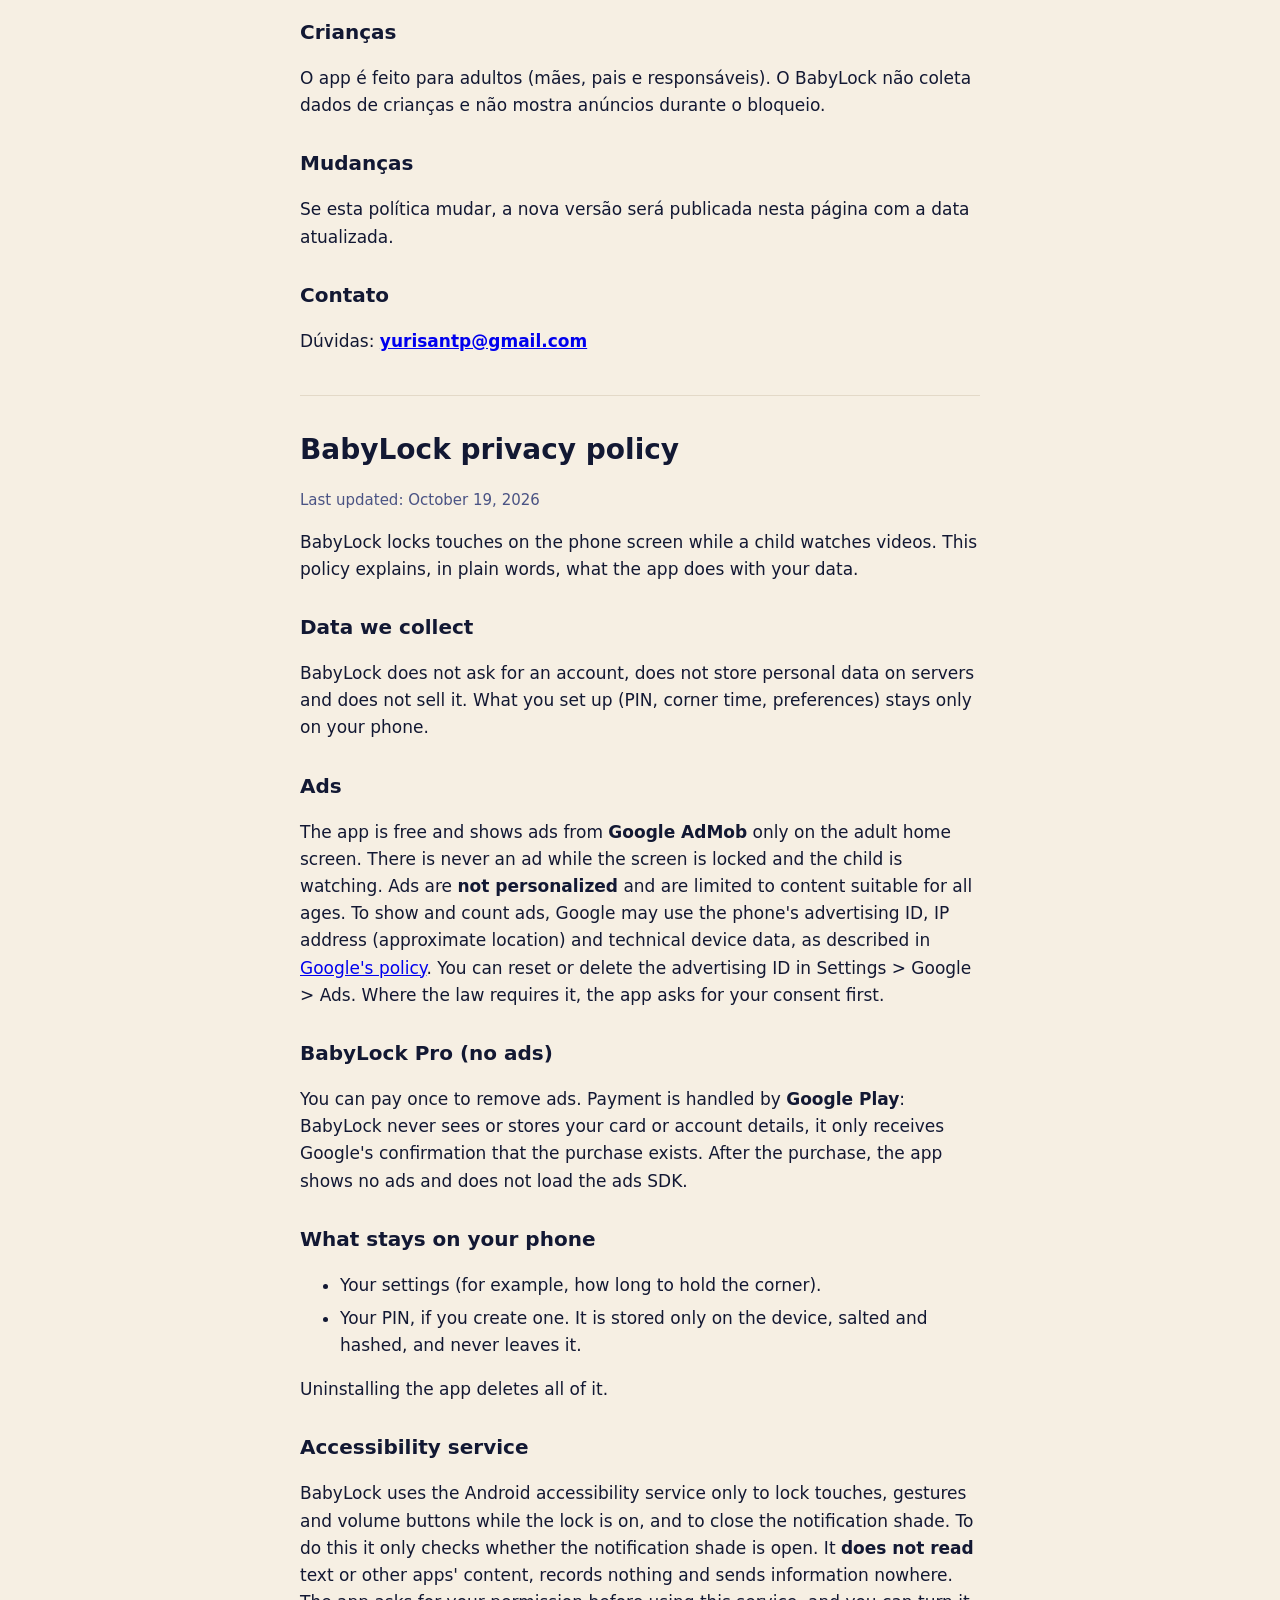
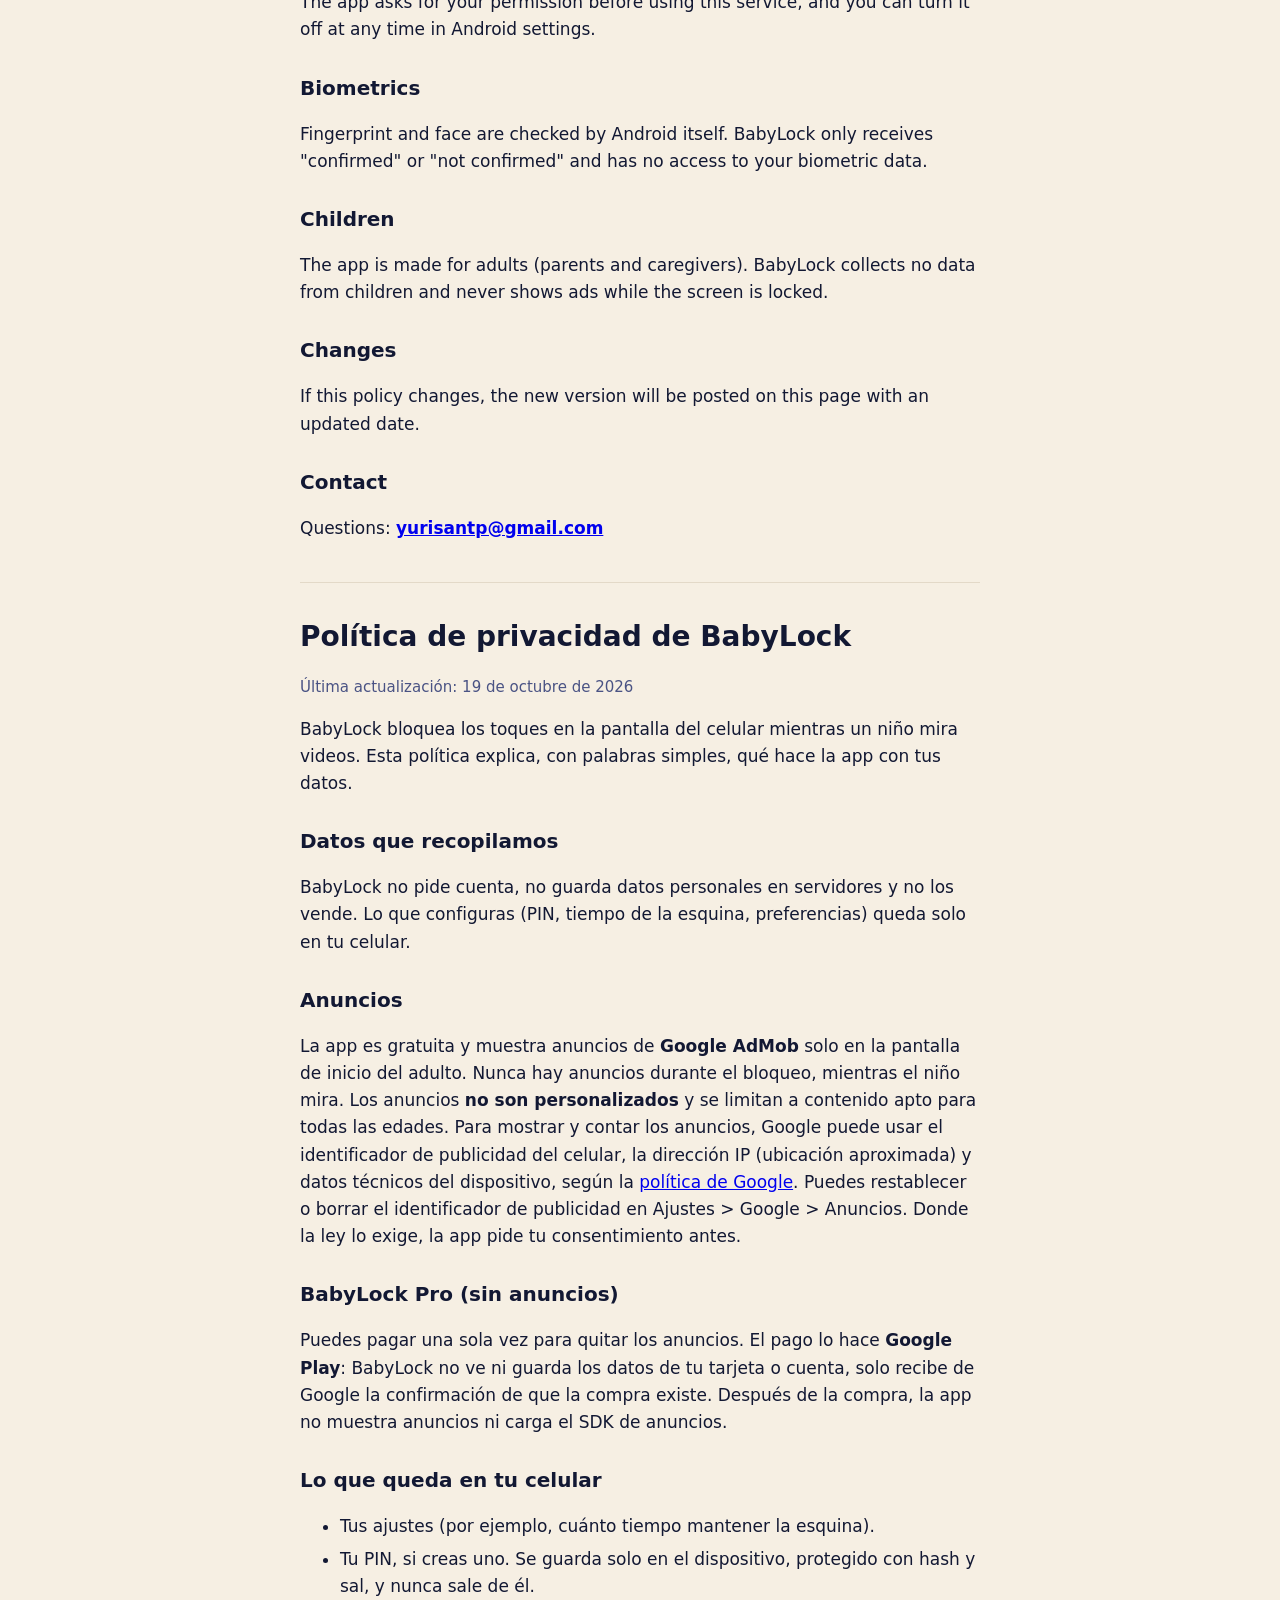
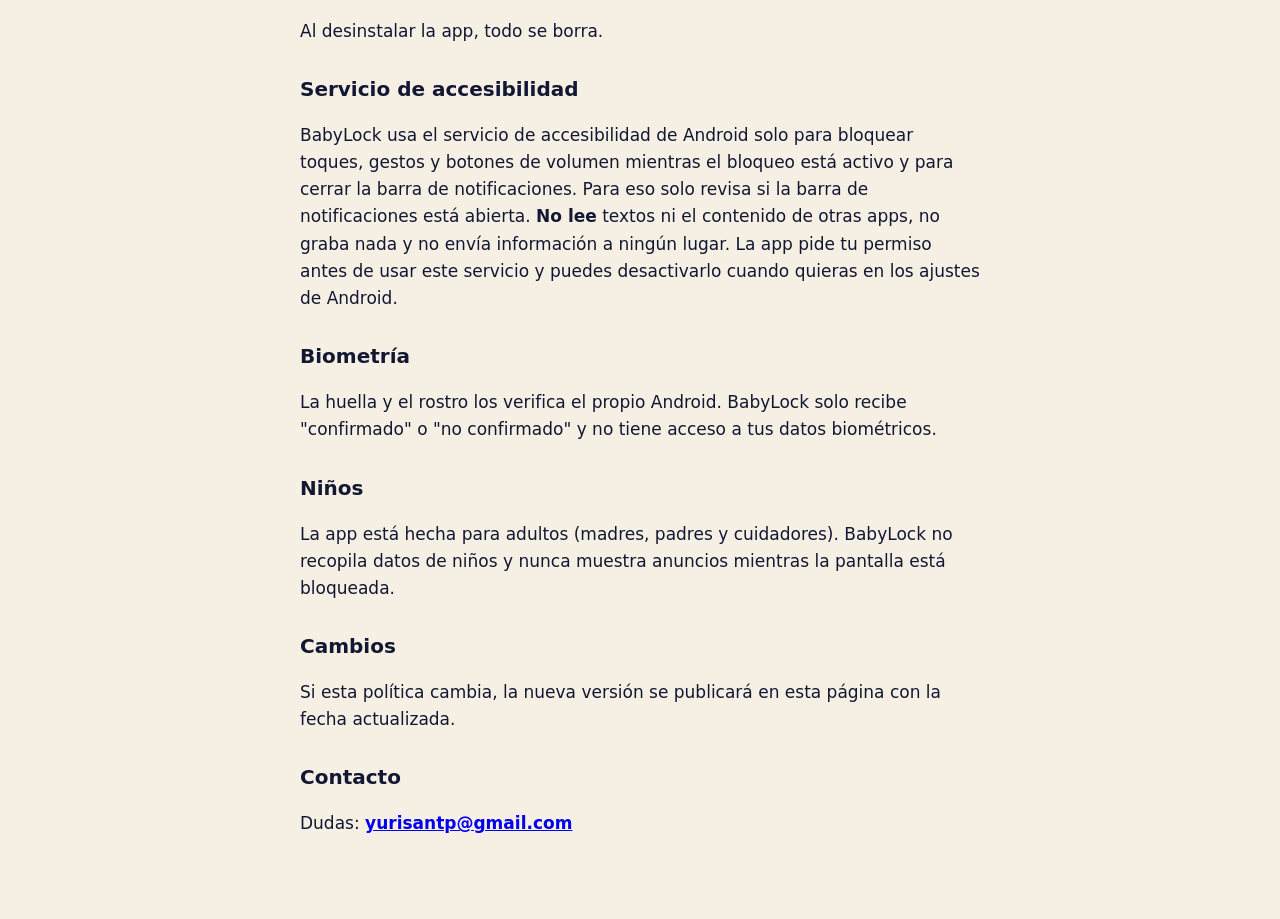
==== commit 0a5ac91c: "BabyLock Pro: compra única que tira os anúncios, contato na política - Play Billing 8: produto babyl" ====
--- a/docs/privacidade/index.html
+++ b/docs/privacidade/index.html
@@ -29,6 +29,8 @@
   <p>O BabyLock não pede conta, não guarda em servidores e não vende dados pessoais. O que você configura (PIN, tempo do canto, preferências) fica só no seu celular.</p>
   <h2>Anúncios</h2>
   <p>O app é gratuito e mostra anúncios do <strong>Google AdMob</strong> só na tela inicial do adulto. Nunca há anúncio durante o bloqueio, enquanto a criança assiste. Os anúncios <strong>não são personalizados</strong> e são limitados a conteúdo livre para todas as idades. Para mostrar e contar os anúncios, o Google pode usar o identificador de publicidade do celular, o endereço IP (localização aproximada) e dados técnicos do aparelho, conforme a <a href="https://policies.google.com/technologies/partner-sites?hl=pt-BR">política do Google</a>. Você pode zerar ou apagar o identificador de publicidade em Configurações &gt; Google &gt; Anúncios. Onde a lei exige, o app pede o seu consentimento antes.</p>
+  <h2>BabyLock Pro (sem anúncios)</h2>
+  <p>Quem quiser pode pagar uma vez para tirar os anúncios. O pagamento é feito pelo <strong>Google Play</strong>: o BabyLock não vê nem guarda dados do seu cartão ou da sua conta, só recebe do Google a confirmação de que a compra existe. Depois da compra, o app não mostra anúncios e não carrega o SDK de anúncios.</p>
   <h2>O que fica no seu celular</h2>
   <ul>
     <li>Suas configurações (por exemplo, quanto tempo segurar o canto).</li>
@@ -44,7 +46,7 @@
   <h2>Mudanças</h2>
   <p>Se esta política mudar, a nova versão será publicada nesta página com a data atualizada.</p>
   <h2>Contato</h2>
-  <p>Dúvidas: <strong>[E-MAIL DE CONTATO]</strong></p>
+  <p>Dúvidas: <strong><a href="mailto:yurisantp@gmail.com">yurisantp@gmail.com</a></strong></p>
 </section>
 
 <section id="en" lang="en">
@@ -55,6 +57,8 @@
   <p>BabyLock does not ask for an account, does not store personal data on servers and does not sell it. What you set up (PIN, corner time, preferences) stays only on your phone.</p>
   <h2>Ads</h2>
   <p>The app is free and shows ads from <strong>Google AdMob</strong> only on the adult home screen. There is never an ad while the screen is locked and the child is watching. Ads are <strong>not personalized</strong> and are limited to content suitable for all ages. To show and count ads, Google may use the phone's advertising ID, IP address (approximate location) and technical device data, as described in <a href="https://policies.google.com/technologies/partner-sites">Google's policy</a>. You can reset or delete the advertising ID in Settings &gt; Google &gt; Ads. Where the law requires it, the app asks for your consent first.</p>
+  <h2>BabyLock Pro (no ads)</h2>
+  <p>You can pay once to remove ads. Payment is handled by <strong>Google Play</strong>: BabyLock never sees or stores your card or account details, it only receives Google's confirmation that the purchase exists. After the purchase, the app shows no ads and does not load the ads SDK.</p>
   <h2>What stays on your phone</h2>
   <ul>
     <li>Your settings (for example, how long to hold the corner).</li>
@@ -70,7 +74,7 @@
   <h2>Changes</h2>
   <p>If this policy changes, the new version will be posted on this page with an updated date.</p>
   <h2>Contact</h2>
-  <p>Questions: <strong>[CONTACT E-MAIL]</strong></p>
+  <p>Questions: <strong><a href="mailto:yurisantp@gmail.com">yurisantp@gmail.com</a></strong></p>
 </section>
 
 <section id="es" lang="es">
@@ -81,6 +85,8 @@
   <p>BabyLock no pide cuenta, no guarda datos personales en servidores y no los vende. Lo que configuras (PIN, tiempo de la esquina, preferencias) queda solo en tu celular.</p>
   <h2>Anuncios</h2>
   <p>La app es gratuita y muestra anuncios de <strong>Google AdMob</strong> solo en la pantalla de inicio del adulto. Nunca hay anuncios durante el bloqueo, mientras el niño mira. Los anuncios <strong>no son personalizados</strong> y se limitan a contenido apto para todas las edades. Para mostrar y contar los anuncios, Google puede usar el identificador de publicidad del celular, la dirección IP (ubicación aproximada) y datos técnicos del dispositivo, según la <a href="https://policies.google.com/technologies/partner-sites?hl=es">política de Google</a>. Puedes restablecer o borrar el identificador de publicidad en Ajustes &gt; Google &gt; Anuncios. Donde la ley lo exige, la app pide tu consentimiento antes.</p>
+  <h2>BabyLock Pro (sin anuncios)</h2>
+  <p>Puedes pagar una sola vez para quitar los anuncios. El pago lo hace <strong>Google Play</strong>: BabyLock no ve ni guarda los datos de tu tarjeta o cuenta, solo recibe de Google la confirmación de que la compra existe. Después de la compra, la app no muestra anuncios ni carga el SDK de anuncios.</p>
   <h2>Lo que queda en tu celular</h2>
   <ul>
     <li>Tus ajustes (por ejemplo, cuánto tiempo mantener la esquina).</li>
@@ -96,7 +102,7 @@
   <h2>Cambios</h2>
   <p>Si esta política cambia, la nueva versión se publicará en esta página con la fecha actualizada.</p>
   <h2>Contacto</h2>
-  <p>Dudas: <strong>[CORREO DE CONTACTO]</strong></p>
+  <p>Dudas: <strong><a href="mailto:yurisantp@gmail.com">yurisantp@gmail.com</a></strong></p>
 </section>
 </main>
 </body>
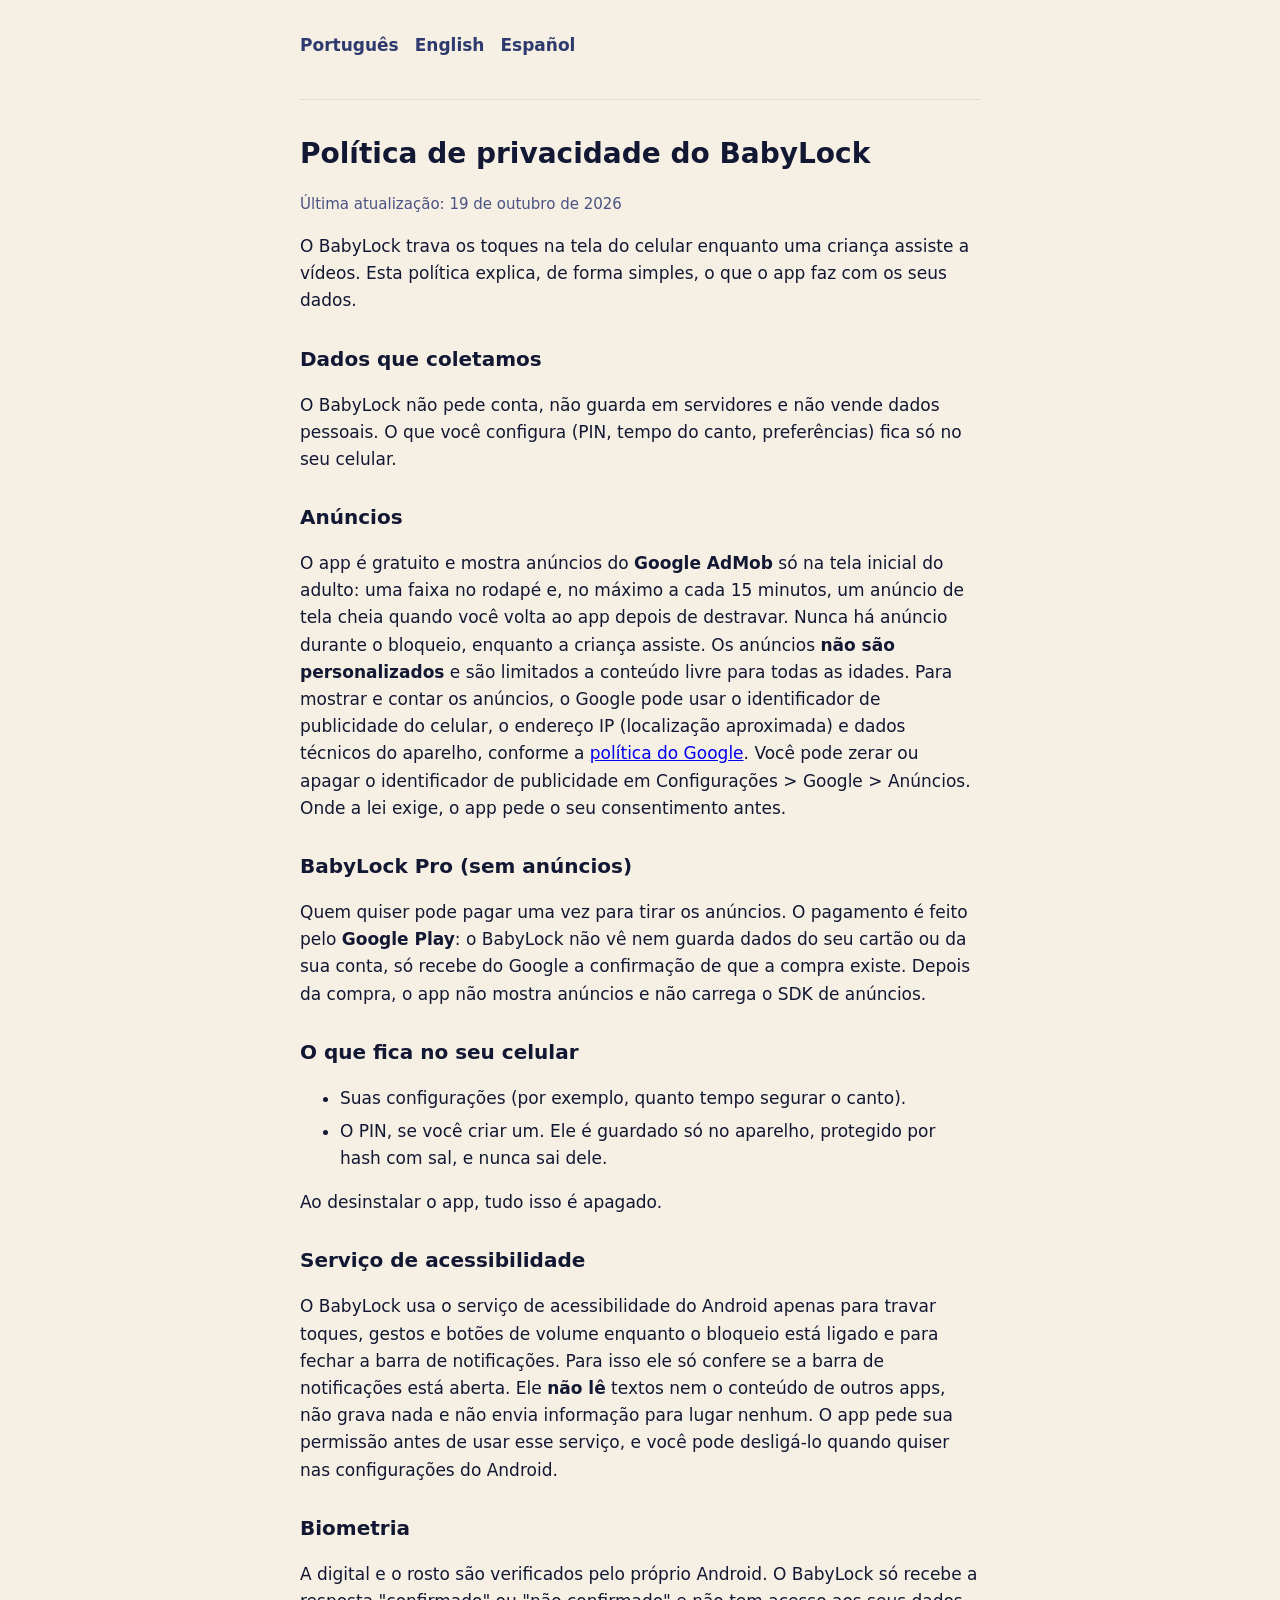
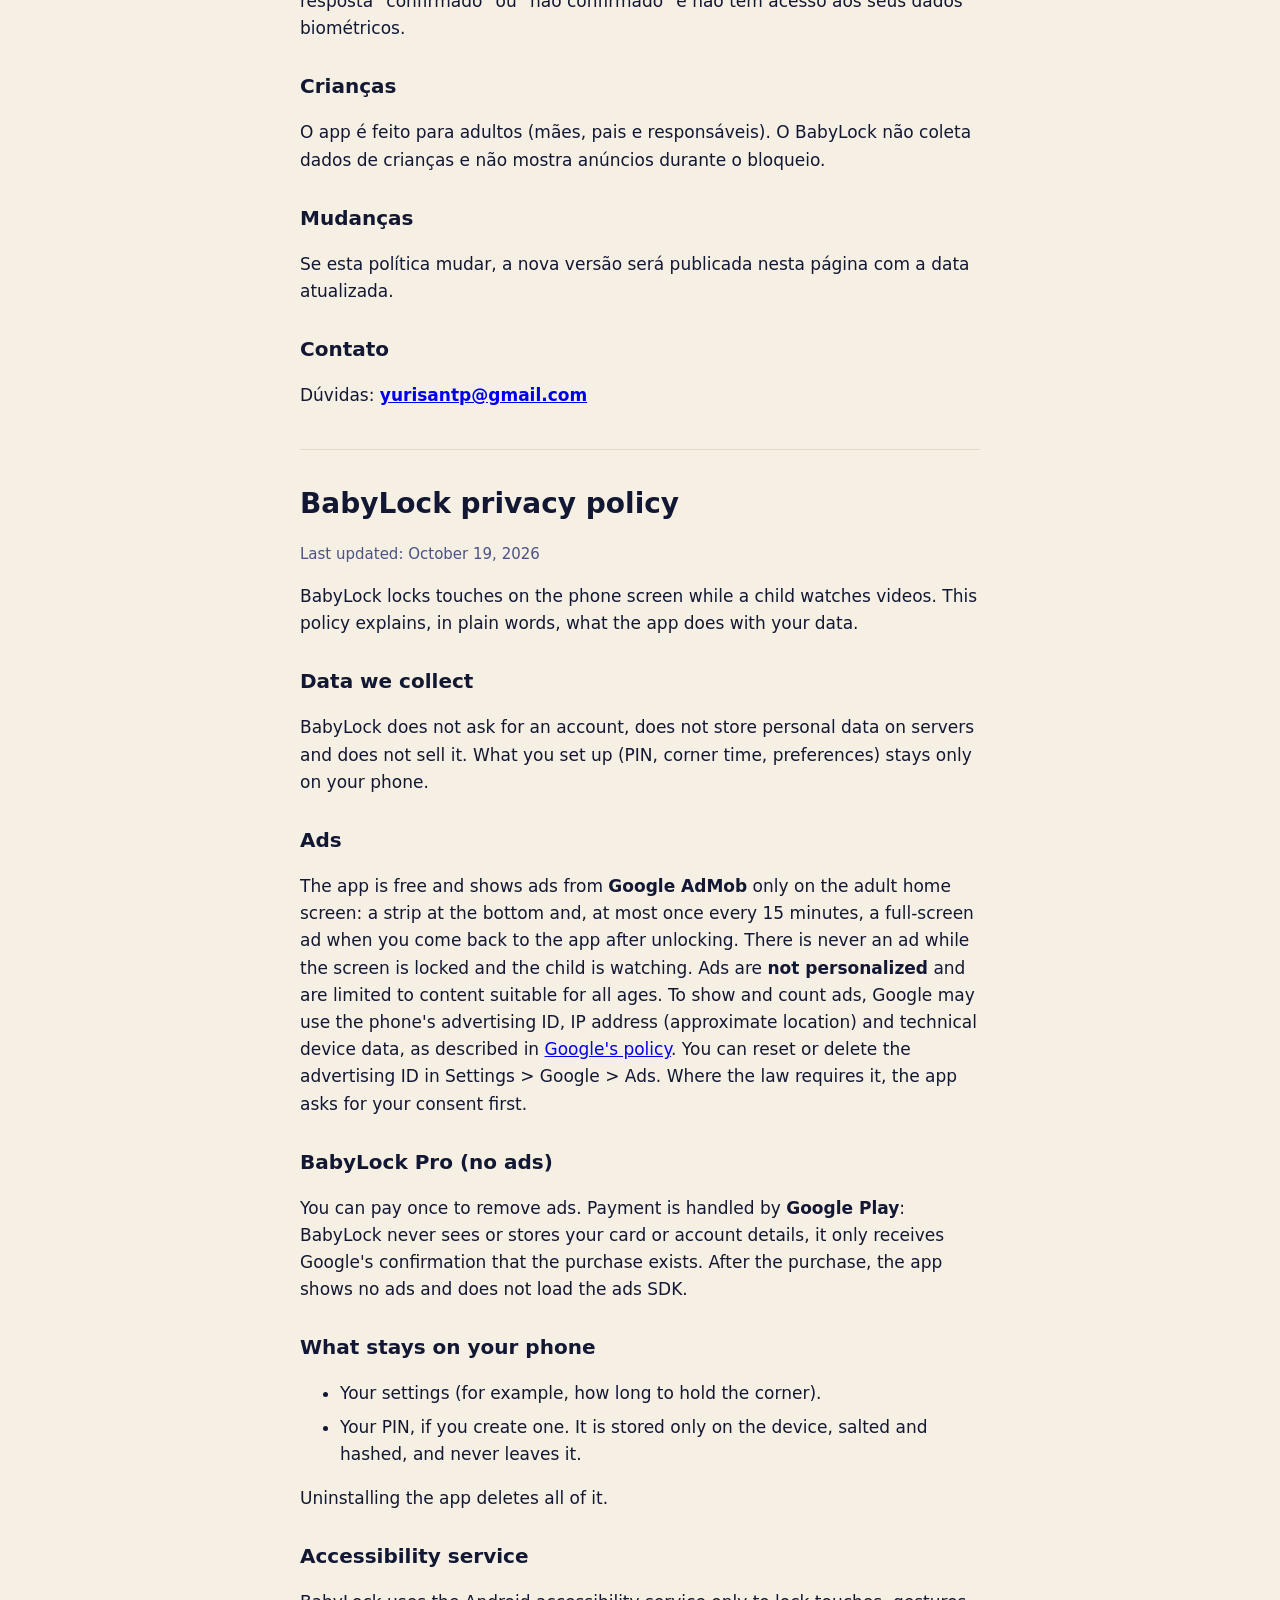
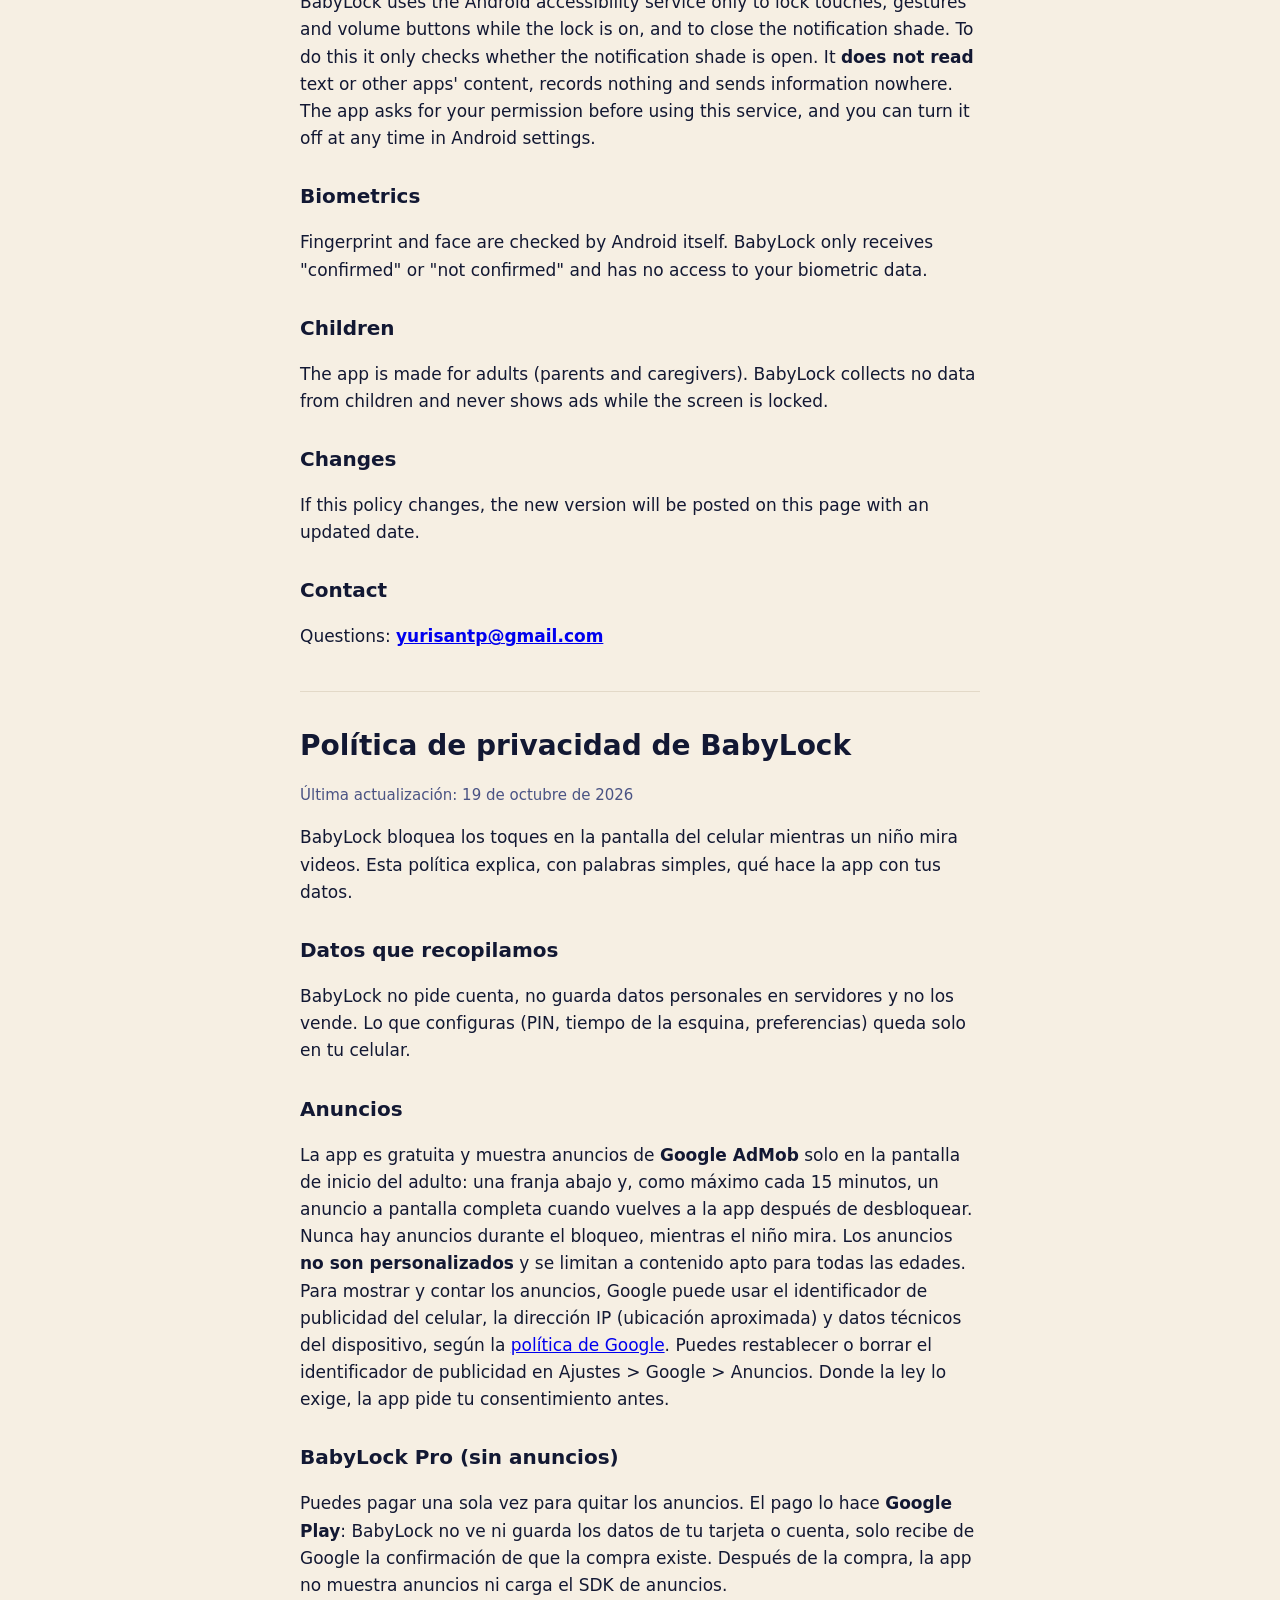
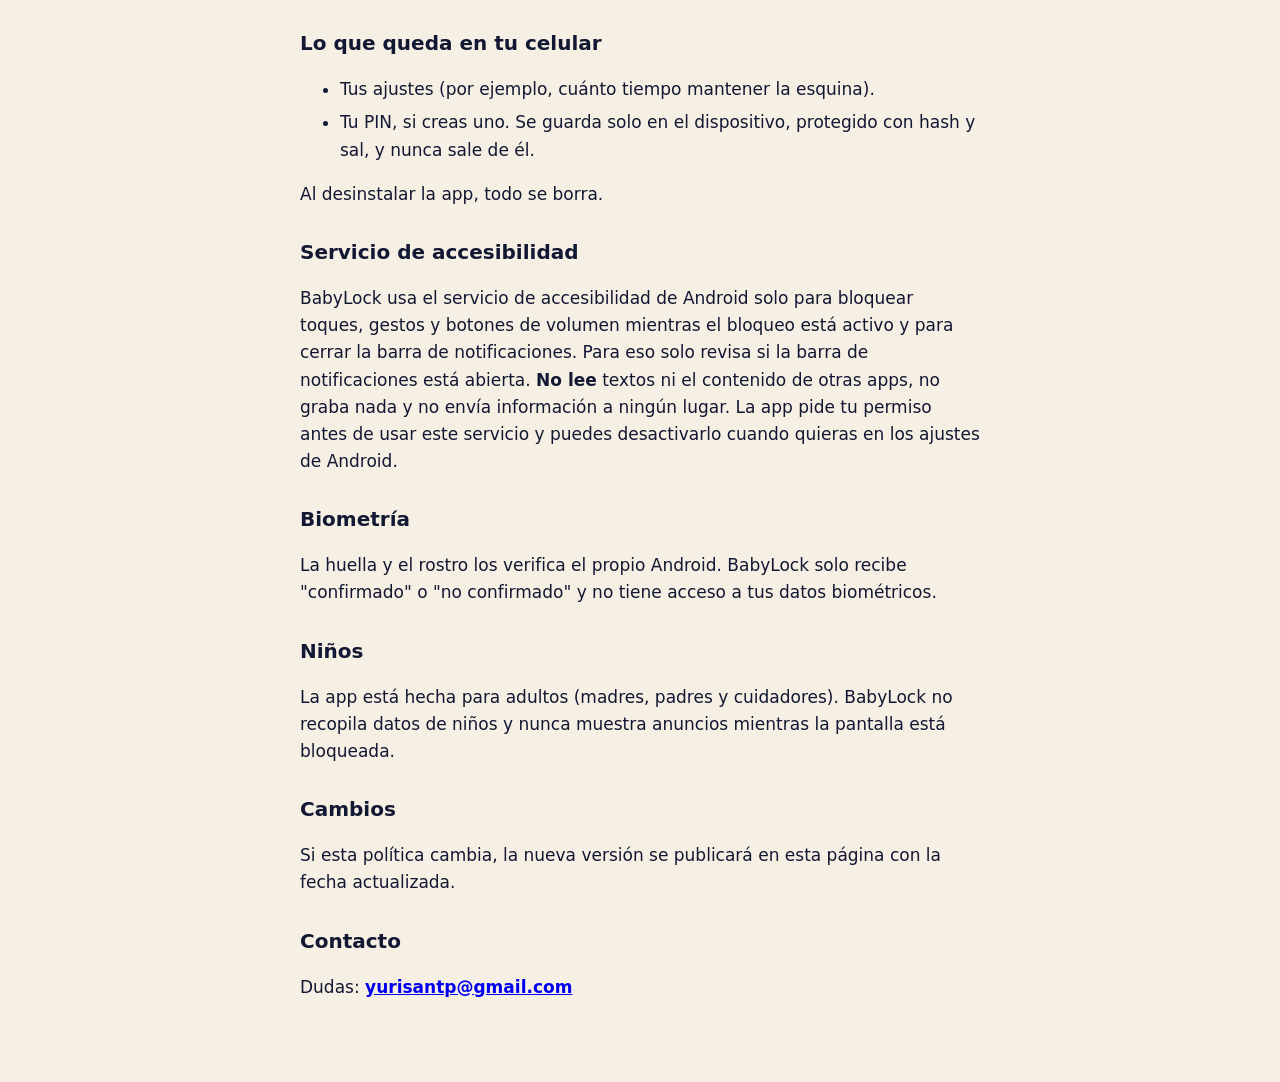
==== commit 1d679d16: "Ponta a ponta no Android 15, anúncio de tela cheia com limite e convites ao Pro - Tema sem statusBar" ====
--- a/docs/privacidade/index.html
+++ b/docs/privacidade/index.html
@@ -28,7 +28,7 @@
   <h2>Dados que coletamos</h2>
   <p>O BabyLock não pede conta, não guarda em servidores e não vende dados pessoais. O que você configura (PIN, tempo do canto, preferências) fica só no seu celular.</p>
   <h2>Anúncios</h2>
-  <p>O app é gratuito e mostra anúncios do <strong>Google AdMob</strong> só na tela inicial do adulto. Nunca há anúncio durante o bloqueio, enquanto a criança assiste. Os anúncios <strong>não são personalizados</strong> e são limitados a conteúdo livre para todas as idades. Para mostrar e contar os anúncios, o Google pode usar o identificador de publicidade do celular, o endereço IP (localização aproximada) e dados técnicos do aparelho, conforme a <a href="https://policies.google.com/technologies/partner-sites?hl=pt-BR">política do Google</a>. Você pode zerar ou apagar o identificador de publicidade em Configurações &gt; Google &gt; Anúncios. Onde a lei exige, o app pede o seu consentimento antes.</p>
+  <p>O app é gratuito e mostra anúncios do <strong>Google AdMob</strong> só na tela inicial do adulto: uma faixa no rodapé e, no máximo a cada 15 minutos, um anúncio de tela cheia quando você volta ao app depois de destravar. Nunca há anúncio durante o bloqueio, enquanto a criança assiste. Os anúncios <strong>não são personalizados</strong> e são limitados a conteúdo livre para todas as idades. Para mostrar e contar os anúncios, o Google pode usar o identificador de publicidade do celular, o endereço IP (localização aproximada) e dados técnicos do aparelho, conforme a <a href="https://policies.google.com/technologies/partner-sites?hl=pt-BR">política do Google</a>. Você pode zerar ou apagar o identificador de publicidade em Configurações &gt; Google &gt; Anúncios. Onde a lei exige, o app pede o seu consentimento antes.</p>
   <h2>BabyLock Pro (sem anúncios)</h2>
   <p>Quem quiser pode pagar uma vez para tirar os anúncios. O pagamento é feito pelo <strong>Google Play</strong>: o BabyLock não vê nem guarda dados do seu cartão ou da sua conta, só recebe do Google a confirmação de que a compra existe. Depois da compra, o app não mostra anúncios e não carrega o SDK de anúncios.</p>
   <h2>O que fica no seu celular</h2>
@@ -56,7 +56,7 @@
   <h2>Data we collect</h2>
   <p>BabyLock does not ask for an account, does not store personal data on servers and does not sell it. What you set up (PIN, corner time, preferences) stays only on your phone.</p>
   <h2>Ads</h2>
-  <p>The app is free and shows ads from <strong>Google AdMob</strong> only on the adult home screen. There is never an ad while the screen is locked and the child is watching. Ads are <strong>not personalized</strong> and are limited to content suitable for all ages. To show and count ads, Google may use the phone's advertising ID, IP address (approximate location) and technical device data, as described in <a href="https://policies.google.com/technologies/partner-sites">Google's policy</a>. You can reset or delete the advertising ID in Settings &gt; Google &gt; Ads. Where the law requires it, the app asks for your consent first.</p>
+  <p>The app is free and shows ads from <strong>Google AdMob</strong> only on the adult home screen: a strip at the bottom and, at most once every 15 minutes, a full-screen ad when you come back to the app after unlocking. There is never an ad while the screen is locked and the child is watching. Ads are <strong>not personalized</strong> and are limited to content suitable for all ages. To show and count ads, Google may use the phone's advertising ID, IP address (approximate location) and technical device data, as described in <a href="https://policies.google.com/technologies/partner-sites">Google's policy</a>. You can reset or delete the advertising ID in Settings &gt; Google &gt; Ads. Where the law requires it, the app asks for your consent first.</p>
   <h2>BabyLock Pro (no ads)</h2>
   <p>You can pay once to remove ads. Payment is handled by <strong>Google Play</strong>: BabyLock never sees or stores your card or account details, it only receives Google's confirmation that the purchase exists. After the purchase, the app shows no ads and does not load the ads SDK.</p>
   <h2>What stays on your phone</h2>
@@ -84,7 +84,7 @@
   <h2>Datos que recopilamos</h2>
   <p>BabyLock no pide cuenta, no guarda datos personales en servidores y no los vende. Lo que configuras (PIN, tiempo de la esquina, preferencias) queda solo en tu celular.</p>
   <h2>Anuncios</h2>
-  <p>La app es gratuita y muestra anuncios de <strong>Google AdMob</strong> solo en la pantalla de inicio del adulto. Nunca hay anuncios durante el bloqueo, mientras el niño mira. Los anuncios <strong>no son personalizados</strong> y se limitan a contenido apto para todas las edades. Para mostrar y contar los anuncios, Google puede usar el identificador de publicidad del celular, la dirección IP (ubicación aproximada) y datos técnicos del dispositivo, según la <a href="https://policies.google.com/technologies/partner-sites?hl=es">política de Google</a>. Puedes restablecer o borrar el identificador de publicidad en Ajustes &gt; Google &gt; Anuncios. Donde la ley lo exige, la app pide tu consentimiento antes.</p>
+  <p>La app es gratuita y muestra anuncios de <strong>Google AdMob</strong> solo en la pantalla de inicio del adulto: una franja abajo y, como máximo cada 15 minutos, un anuncio a pantalla completa cuando vuelves a la app después de desbloquear. Nunca hay anuncios durante el bloqueo, mientras el niño mira. Los anuncios <strong>no son personalizados</strong> y se limitan a contenido apto para todas las edades. Para mostrar y contar los anuncios, Google puede usar el identificador de publicidad del celular, la dirección IP (ubicación aproximada) y datos técnicos del dispositivo, según la <a href="https://policies.google.com/technologies/partner-sites?hl=es">política de Google</a>. Puedes restablecer o borrar el identificador de publicidad en Ajustes &gt; Google &gt; Anuncios. Donde la ley lo exige, la app pide tu consentimiento antes.</p>
   <h2>BabyLock Pro (sin anuncios)</h2>
   <p>Puedes pagar una sola vez para quitar los anuncios. El pago lo hace <strong>Google Play</strong>: BabyLock no ve ni guarda los datos de tu tarjeta o cuenta, solo recibe de Google la confirmación de que la compra existe. Después de la compra, la app no muestra anuncios ni carga el SDK de anuncios.</p>
   <h2>Lo que queda en tu celular</h2>
